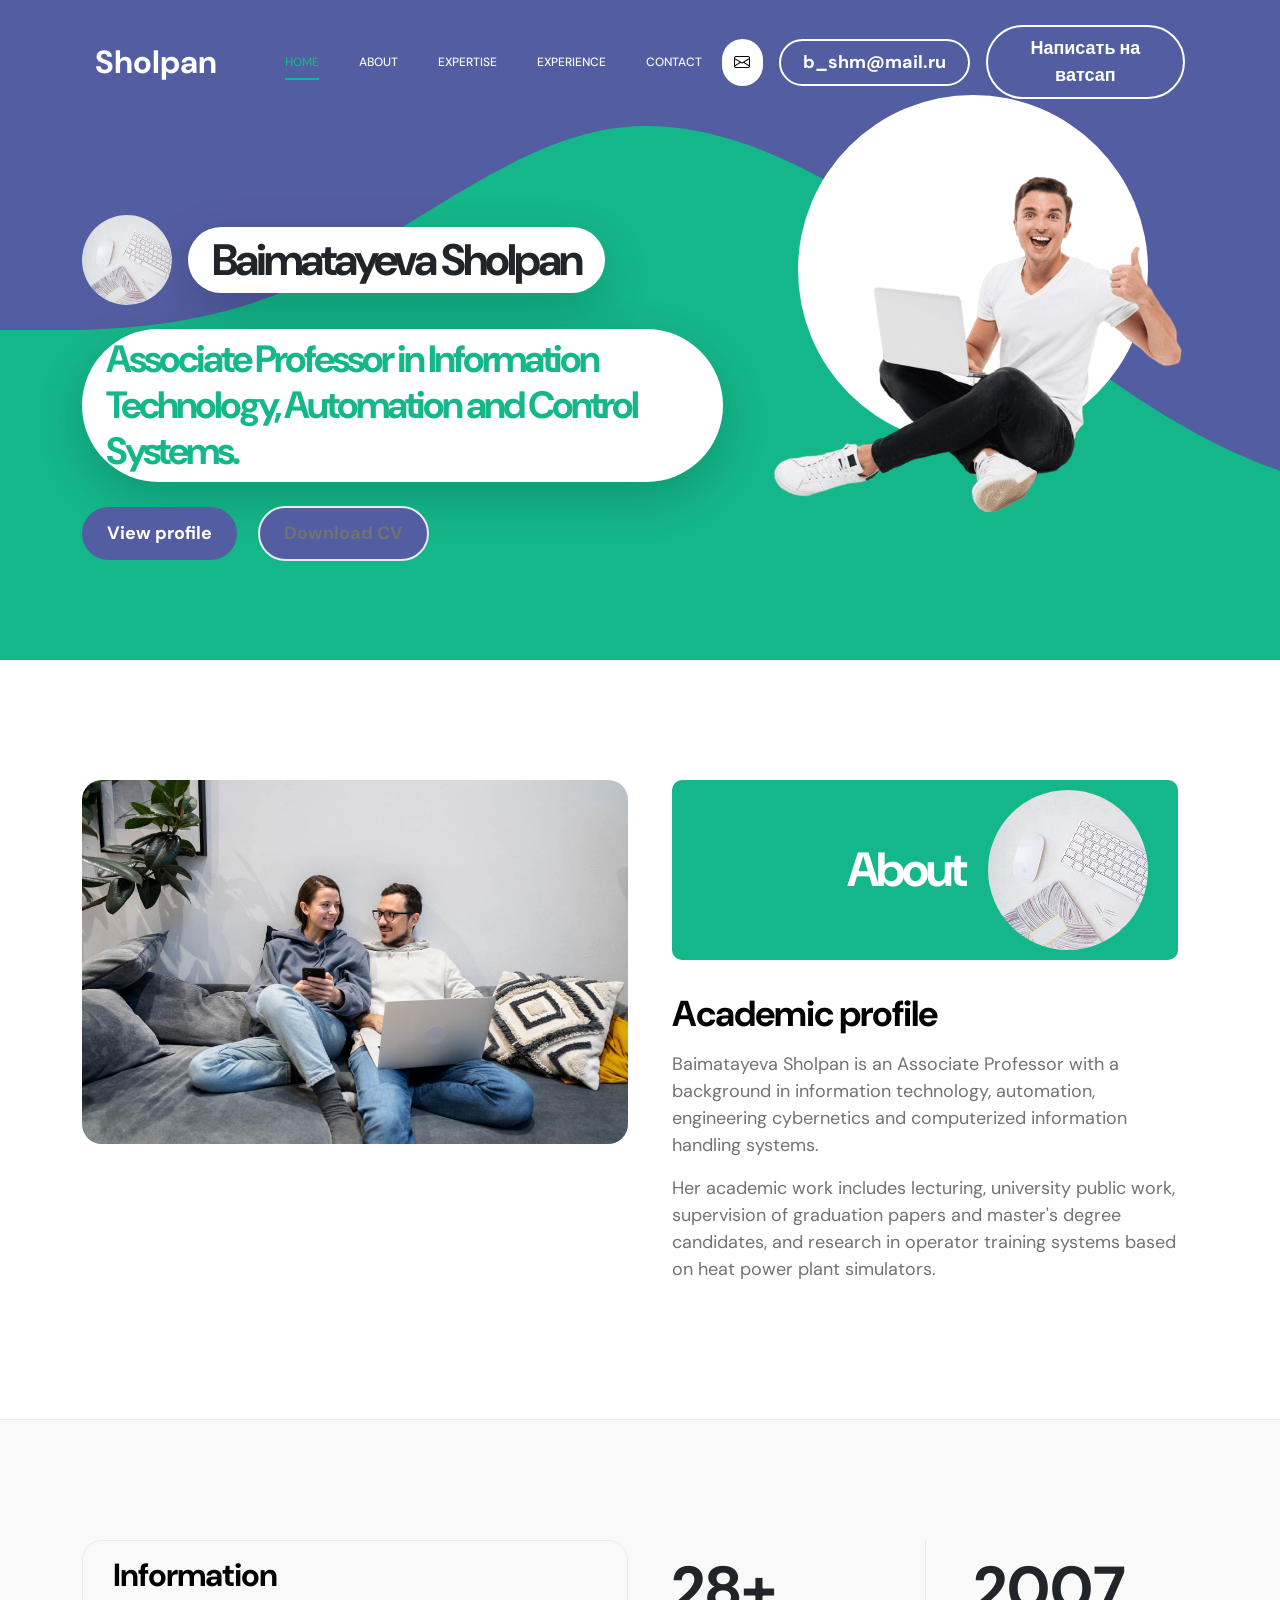
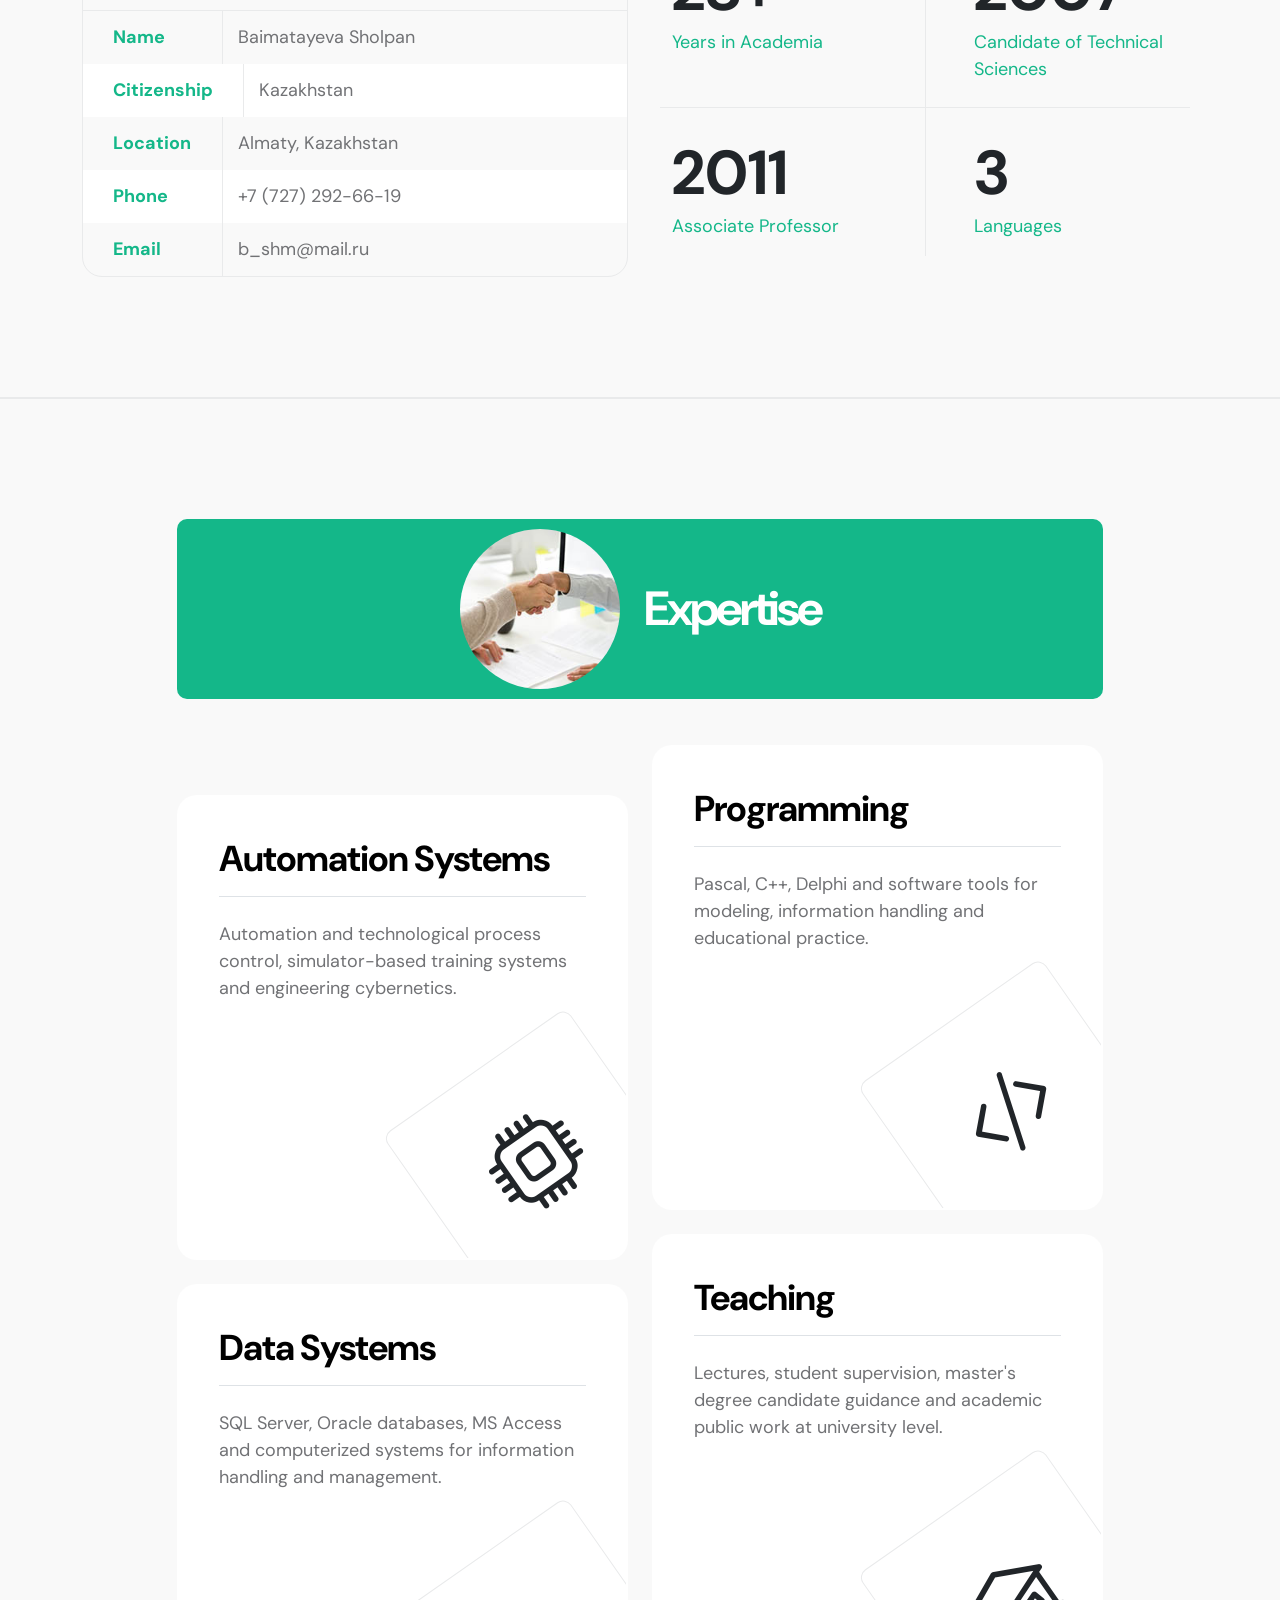
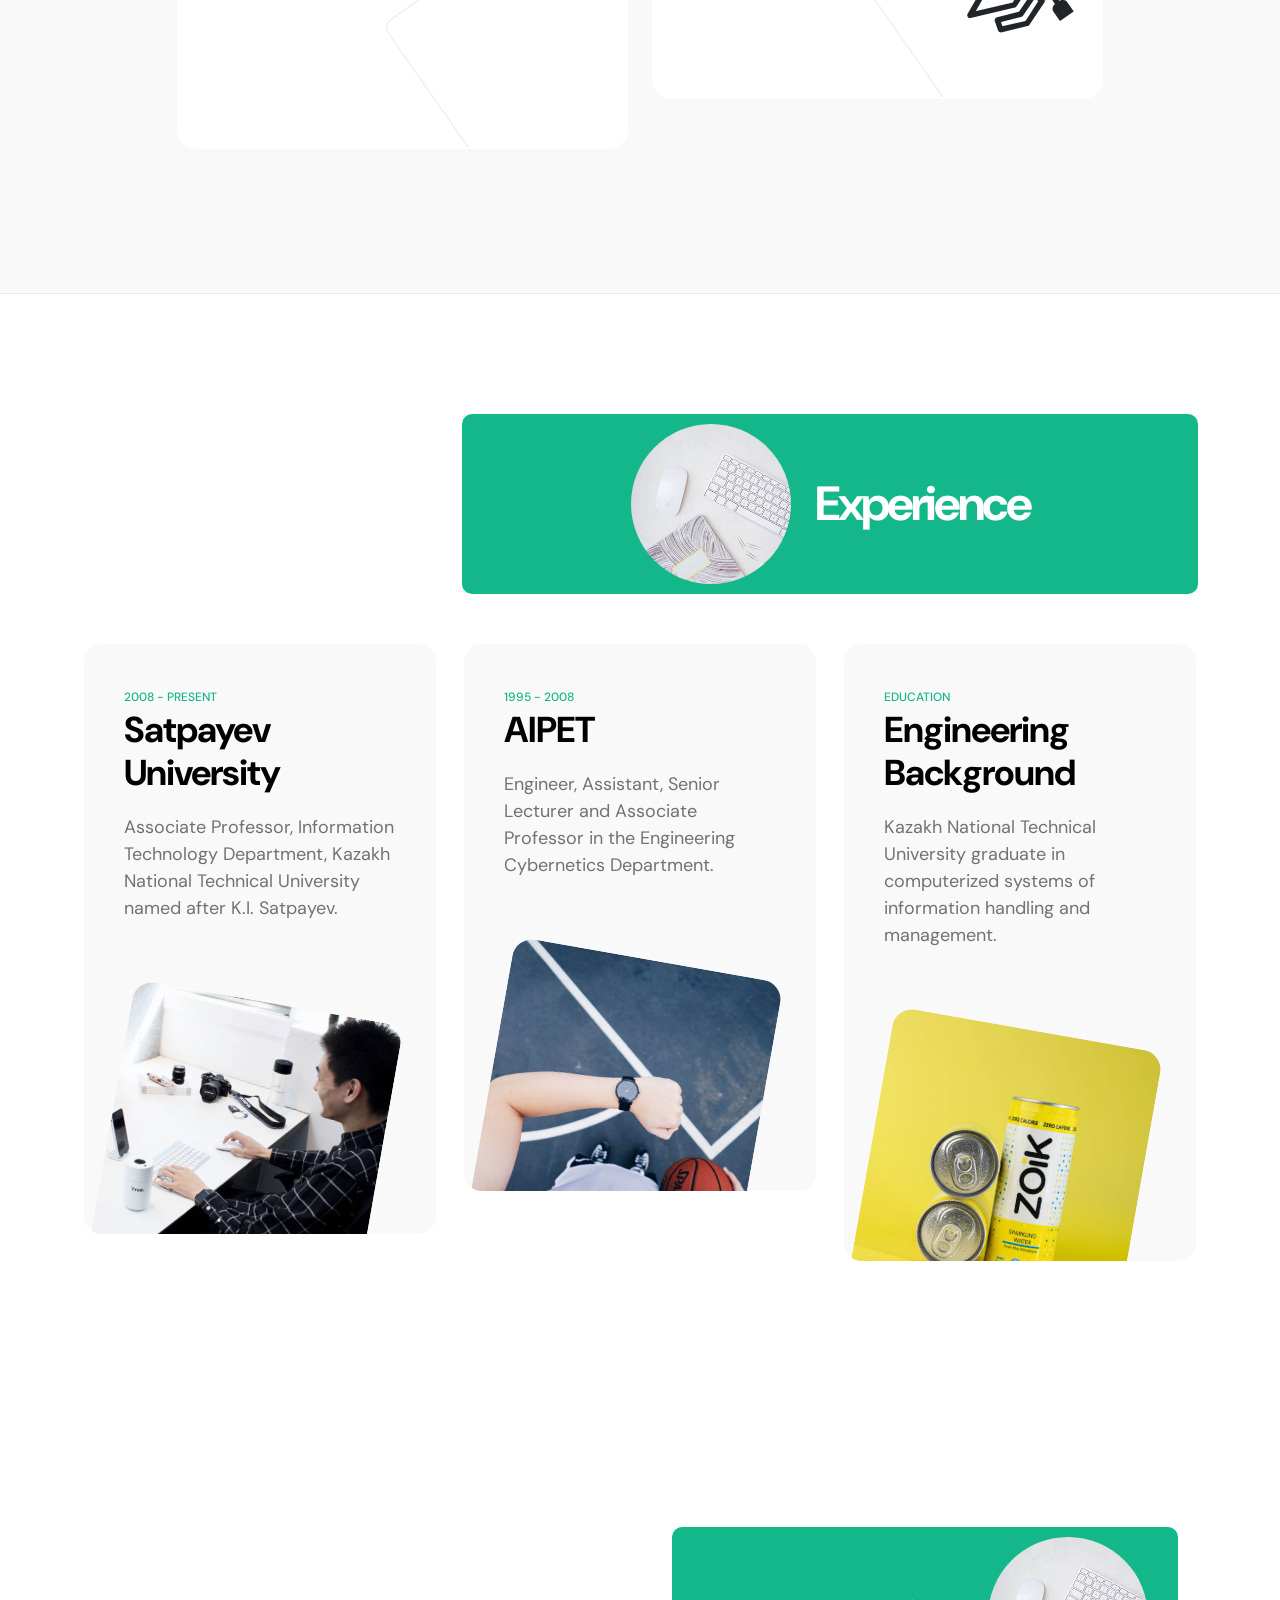
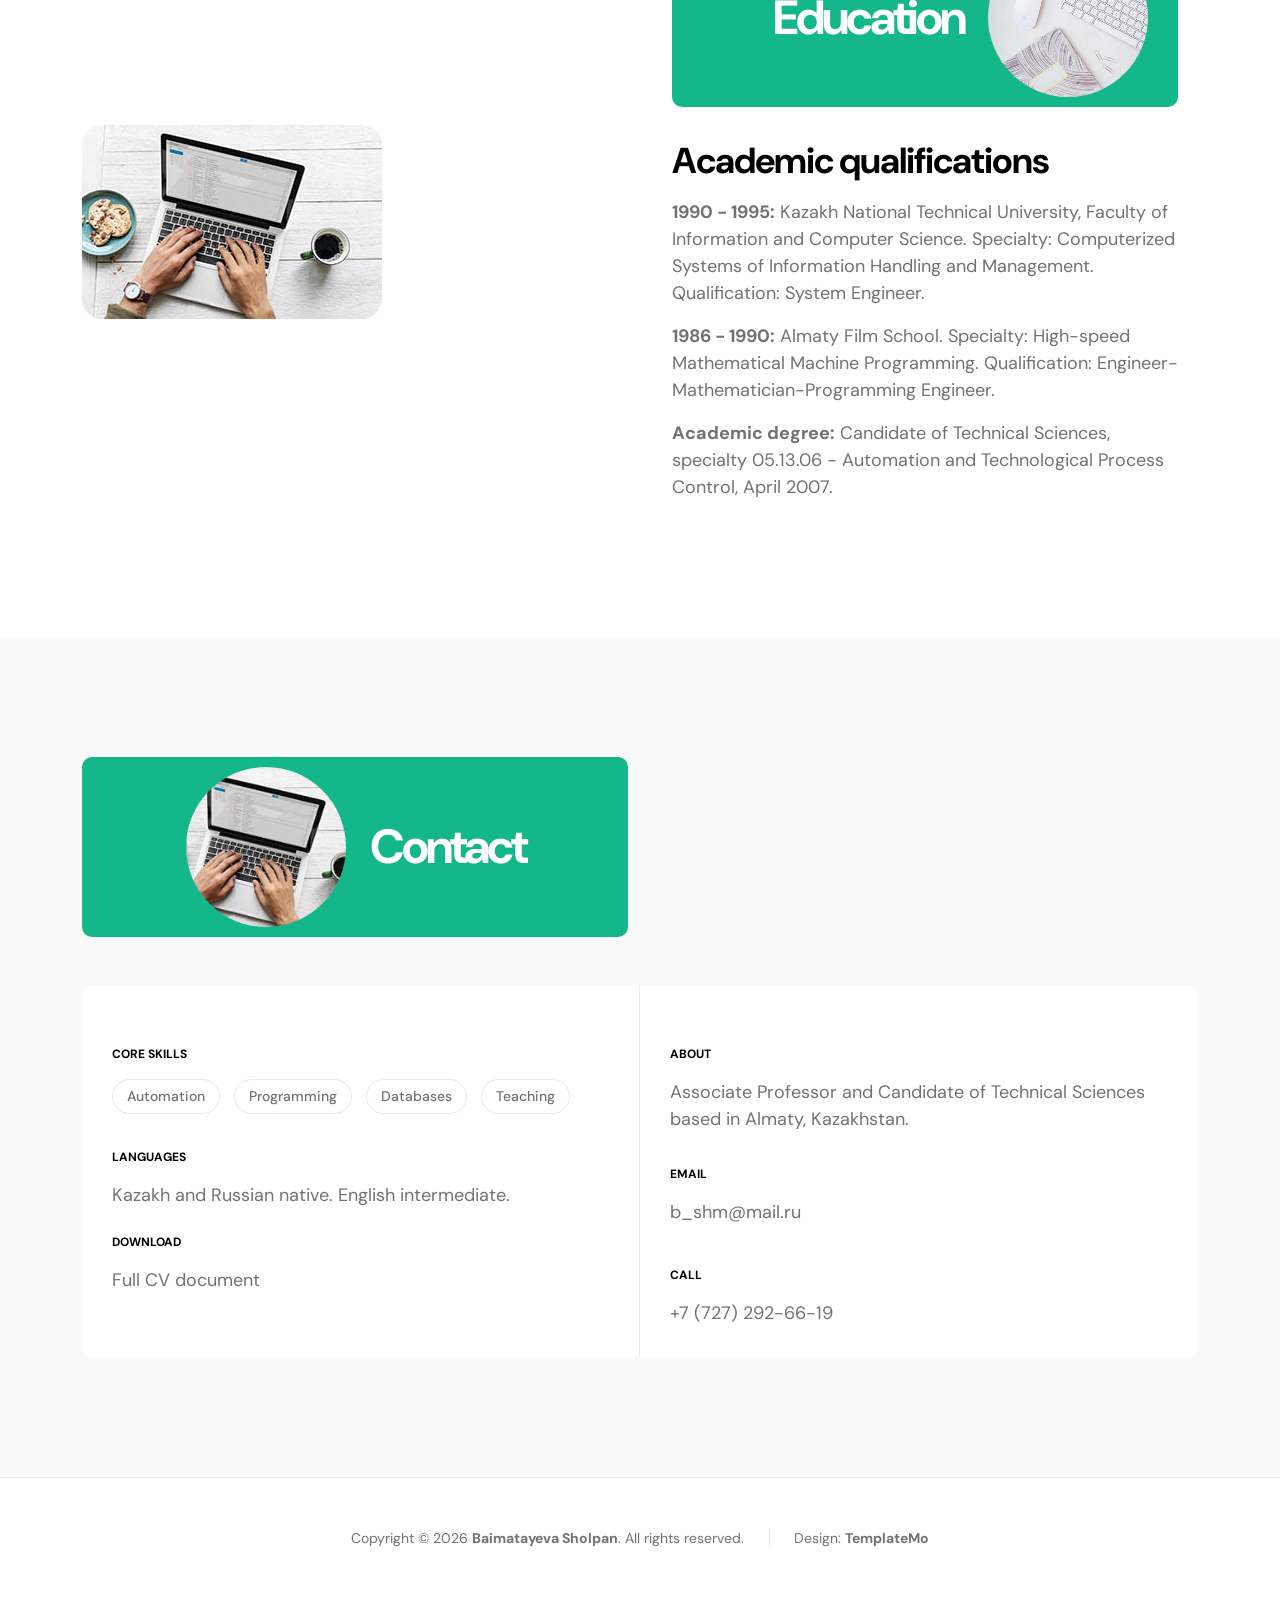
==== index.html @ af6aa631 "Update project files" ====
<!doctype html>
<html lang="en">
    <head>
        <meta charset="utf-8">
        <meta name="viewport" content="width=device-width, initial-scale=1">

        <meta name="description" content="Portfolio of Baimatayeva Sholpan, Associate Professor and Candidate of Technical Sciences in information technology, automation and control systems.">
        <meta name="author" content="Baimatayeva Sholpan">

        <title>Baimatayeva Sholpan | Academic Portfolio</title>

        <link rel="preconnect" href="https://fonts.googleapis.com">
        <link rel="preconnect" href="https://fonts.gstatic.com" crossorigin>
        <link href="https://fonts.googleapis.com/css2?family=DM+Sans:wght@400;500;700&display=swap" rel="stylesheet">

        <link href="css/bootstrap.min.css" rel="stylesheet">
        <link href="css/bootstrap-icons.css" rel="stylesheet">
        <link href="css/magnific-popup.css" rel="stylesheet">
        <link href="css/templatemo-first-portfolio-style.css" rel="stylesheet">
    </head>

    <body>

        <section class="preloader">
            <div class="spinner">
                <span class="spinner-rotate"></span>
            </div>
        </section>

        <nav class="navbar navbar-expand-lg">
            <div class="container">

                <button class="navbar-toggler" type="button" data-bs-toggle="collapse" data-bs-target="#navbarNav" aria-controls="navbarNav" aria-expanded="false" aria-label="Toggle navigation">
                    <span class="navbar-toggler-icon"></span>
                </button>

                <a href="index.html" class="navbar-brand mx-auto mx-lg-0">Sholpan</a>

                <div class="d-flex align-items-center d-lg-none">
                    <i class="navbar-icon bi-envelope me-3"></i>
                    <a class="custom-btn btn" href="mailto:b_shm@mail.ru">
                        Email
                    </a>
                    <a class="custom-btn btn ms-2" href="https://wa.me/77077774284" target="_blank" rel="noopener">
                        WhatsApp
                    </a>
                </div>

                <div class="collapse navbar-collapse" id="navbarNav">
                    <ul class="navbar-nav ms-lg-5">
                        <li class="nav-item">
                            <a class="nav-link click-scroll" href="#section_1">Home</a>
                        </li>

                        <li class="nav-item">
                            <a class="nav-link click-scroll" href="#section_2">About</a>
                        </li>

                        <li class="nav-item">
                            <a class="nav-link click-scroll" href="#section_3">Expertise</a>
                        </li>

                        <li class="nav-item">
                            <a class="nav-link click-scroll" href="#section_4">Experience</a>
                        </li>

                        <li class="nav-item">
                            <a class="nav-link click-scroll" href="#section_5">Contact</a>
                        </li>
                    </ul>

                    <div class="d-lg-flex align-items-center d-none ms-auto">
                        <i class="navbar-icon bi-envelope me-3"></i>
                        <a class="custom-btn btn" href="mailto:b_shm@mail.ru">
                            b_shm@mail.ru
                        </a>
                        <a class="custom-btn btn ms-3" href="https://wa.me/77077774284" target="_blank" rel="noopener">
                            Написать на ватсап
                        </a>
                    </div>
                </div>

            </div>
        </nav>

        <main>

            <section class="hero d-flex justify-content-center align-items-center" id="section_1">
                <div class="container">
                    <div class="row">

                        <div class="col-lg-7 col-12">
                            <div class="hero-text">
                                <div class="hero-title-wrap d-flex align-items-center mb-4">
                                    <img src="images/white-desk-work-study-aesthetics.jpg" class="avatar-image avatar-image-large img-fluid" alt="Academic workspace">

                                    <h1 class="hero-title ms-3 mb-0">Baimatayeva Sholpan</h1>
                                </div>

                                <h2 class="mb-4">Associate Professor in Information Technology, Automation and Control Systems.</h2>
                                <p class="mb-4">
                                    <a class="custom-btn btn custom-link me-3" href="#section_2">View profile</a>
                                    <a class="custom-btn custom-border-btn btn custom-link" href="CV.doc">Download CV</a>
                                </p>
                            </div>
                        </div>

                        <div class="col-lg-5 col-12 position-relative">
                            <div class="hero-image-wrap"></div>
                            <img src="images/portrait-happy-excited-man-holding-laptop-computer.png" class="hero-image img-fluid" alt="Academic portfolio illustration">
                        </div>

                    </div>
                </div>

                <svg xmlns="http://www.w3.org/2000/svg" viewBox="0 0 1440 320"><path fill="#535da1" fill-opacity="1" d="M0,160L24,160C48,160,96,160,144,138.7C192,117,240,75,288,64C336,53,384,75,432,106.7C480,139,528,181,576,208C624,235,672,245,720,240C768,235,816,213,864,186.7C912,160,960,128,1008,133.3C1056,139,1104,181,1152,202.7C1200,224,1248,224,1296,197.3C1344,171,1392,117,1416,90.7L1440,64L1440,0L1416,0C1392,0,1344,0,1296,0C1248,0,1200,0,1152,0C1104,0,1056,0,1008,0C960,0,912,0,864,0C816,0,768,0,720,0C672,0,624,0,576,0C528,0,480,0,432,0C384,0,336,0,288,0C240,0,192,0,144,0C96,0,48,0,24,0L0,0Z"></path></svg>
            </section>

            <section class="about section-padding" id="section_2">
                <div class="container">
                    <div class="row">

                        <div class="col-lg-6 col-12">
                            <img src="images/couple-working-from-home-together-sofa.jpg" class="about-image img-fluid" alt="Collaborative academic work">
                        </div>

                        <div class="col-lg-6 col-12 mt-5 mt-lg-0">
                            <div class="about-thumb">

                                <div class="section-title-wrap d-flex justify-content-end align-items-center mb-4">
                                    <h2 class="text-white me-4 mb-0">About</h2>

                                    <img src="images/white-desk-work-study-aesthetics.jpg" class="avatar-image img-fluid" alt="Academic workspace">
                                </div>

                                <h3 class="pt-2 mb-3">Academic profile</h3>

                                <p>Baimatayeva Sholpan is an Associate Professor with a background in information technology, automation, engineering cybernetics and computerized information handling systems.</p>

                                <p>Her academic work includes lecturing, university public work, supervision of graduation papers and master's degree candidates, and research in operator training systems based on heat power plant simulators.</p>
                            </div>
                        </div>

                    </div>
                </div>
            </section>

            <section class="featured section-padding">
                <div class="container">
                    <div class="row">

                        <div class="col-lg-6 col-12">
                            <div class="profile-thumb">
                                <div class="profile-title">
                                    <h4 class="mb-0">Information</h4>
                                </div>

                                <div class="profile-body">
                                    <p>
                                        <span class="profile-small-title">Name</span>
                                        <span>Baimatayeva Sholpan</span>
                                    </p>

                                    <p>
                                        <span class="profile-small-title">Citizenship</span>
                                        <span>Kazakhstan</span>
                                    </p>

                                    <p>
                                        <span class="profile-small-title">Location</span>
                                        <span>Almaty, Kazakhstan</span>
                                    </p>

                                    <p>
                                        <span class="profile-small-title">Phone</span>
                                        <span><a href="tel:+77272926619">+7 (727) 292-66-19</a></span>
                                    </p>

                                    <p>
                                        <span class="profile-small-title">Email</span>
                                        <span><a href="mailto:b_shm@mail.ru">b_shm@mail.ru</a></span>
                                    </p>
                                </div>
                            </div>
                        </div>

                        <div class="col-lg-6 col-12 mt-5 mt-lg-0">
                            <div class="about-thumb">
                                <div class="row">
                                    <div class="col-lg-6 col-6 featured-border-bottom py-2">
                                        <strong class="featured-numbers">28+</strong>

                                        <p class="featured-text">Years in Academia</p>
                                    </div>

                                    <div class="col-lg-6 col-6 featured-border-start featured-border-bottom ps-5 py-2">
                                        <strong class="featured-numbers">2007</strong>

                                        <p class="featured-text">Candidate of Technical Sciences</p>
                                    </div>

                                    <div class="col-lg-6 col-6 pt-4">
                                        <strong class="featured-numbers">2011</strong>

                                        <p class="featured-text">Associate Professor</p>
                                    </div>

                                    <div class="col-lg-6 col-6 featured-border-start ps-5 pt-4">
                                        <strong class="featured-numbers">3</strong>

                                        <p class="featured-text">Languages</p>
                                    </div>
                                </div>
                            </div>
                        </div>

                    </div>
                </div>
            </section>

            <section class="services section-padding" id="section_3">
                <div class="container">
                    <div class="row">

                        <div class="col-lg-10 col-12 mx-auto">
                            <div class="section-title-wrap d-flex justify-content-center align-items-center mb-5">
                                <img src="images/handshake-man-woman-after-signing-business-contract-closeup.jpg" class="avatar-image img-fluid" alt="Expertise">

                                <h2 class="text-white ms-4 mb-0">Expertise</h2>
                            </div>

                            <div class="row pt-lg-5">
                                <div class="col-lg-6 col-12">
                                    <div class="services-thumb">
                                        <div class="d-flex flex-wrap align-items-center border-bottom mb-4 pb-3">
                                            <h3 class="mb-0">Automation Systems</h3>
                                        </div>

                                        <p>Automation and technological process control, simulator-based training systems and engineering cybernetics.</p>

                                        <div class="services-icon-wrap d-flex justify-content-center align-items-center">
                                            <i class="services-icon bi-cpu"></i>
                                        </div>
                                    </div>
                                </div>

                                <div class="col-lg-6 col-12">
                                    <div class="services-thumb services-thumb-up">
                                        <div class="d-flex flex-wrap align-items-center border-bottom mb-4 pb-3">
                                            <h3 class="mb-0">Programming</h3>
                                        </div>

                                        <p>Pascal, C++, Delphi and software tools for modeling, information handling and educational practice.</p>

                                        <div class="services-icon-wrap d-flex justify-content-center align-items-center">
                                            <i class="services-icon bi-code-slash"></i>
                                        </div>
                                    </div>
                                </div>

                                <div class="col-lg-6 col-12">
                                    <div class="services-thumb">
                                        <div class="d-flex flex-wrap align-items-center border-bottom mb-4 pb-3">
                                            <h3 class="mb-0">Data Systems</h3>
                                        </div>

                                        <p>SQL Server, Oracle databases, MS Access and computerized systems for information handling and management.</p>

                                        <div class="services-icon-wrap d-flex justify-content-center align-items-center">
                                            <i class="services-icon bi-database"></i>
                                        </div>
                                    </div>
                                </div>

                                <div class="col-lg-6 col-12">
                                    <div class="services-thumb services-thumb-up">
                                        <div class="d-flex flex-wrap align-items-center border-bottom mb-4 pb-3">
                                            <h3 class="mb-0">Teaching</h3>
                                        </div>

                                        <p>Lectures, student supervision, master's degree candidate guidance and academic public work at university level.</p>

                                        <div class="services-icon-wrap d-flex justify-content-center align-items-center">
                                            <i class="services-icon bi-mortarboard"></i>
                                        </div>
                                    </div>
                                </div>
                            </div>
                        </div>
                    </div>
                </div>
            </section>

            <section class="projects section-padding" id="section_4">
                <div class="container">
                    <div class="row">

                        <div class="col-lg-8 col-md-8 col-12 ms-auto">
                            <div class="section-title-wrap d-flex justify-content-center align-items-center mb-4">
                                <img src="images/white-desk-work-study-aesthetics.jpg" class="avatar-image img-fluid" alt="Experience">

                                <h2 class="text-white ms-4 mb-0">Experience</h2>
                            </div>
                        </div>

                        <div class="clearfix"></div>

                        <div class="col-lg-4 col-md-6 col-12">
                            <div class="projects-thumb">
                                <div class="projects-info">
                                    <small class="projects-tag">2008 - Present</small>

                                    <h3 class="projects-title">Satpayev University</h3>
                                    <p>Associate Professor, Information Technology Department, Kazakh National Technical University named after K.I. Satpayev.</p>
                                </div>

                                <a href="images/projects/true-agency-9Bjog5FZ-oc-unsplash.jpg" class="popup-image">
                                    <img src="images/projects/true-agency-9Bjog5FZ-oc-unsplash.jpg" class="projects-image img-fluid" alt="University work">
                                </a>
                            </div>
                        </div>

                        <div class="col-lg-4 col-md-6 col-12">
                            <div class="projects-thumb">
                                <div class="projects-info">
                                    <small class="projects-tag">1995 - 2008</small>

                                    <h3 class="projects-title">AIPET</h3>
                                    <p>Engineer, Assistant, Senior Lecturer and Associate Professor in the Engineering Cybernetics Department.</p>
                                </div>

                                <a href="images/projects/the-5th-IQYR7N67dhM-unsplash.jpg" class="popup-image">
                                    <img src="images/projects/the-5th-IQYR7N67dhM-unsplash.jpg" class="projects-image img-fluid" alt="Engineering cybernetics">
                                </a>
                            </div>
                        </div>

                        <div class="col-lg-4 col-md-6 col-12">
                            <div class="projects-thumb">
                                <div class="projects-info">
                                    <small class="projects-tag">Education</small>

                                    <h3 class="projects-title">Engineering Background</h3>
                                    <p>Kazakh National Technical University graduate in computerized systems of information handling and management.</p>
                                </div>

                                <a href="images/projects/nikhil-KO4io-eCAXA-unsplash.jpg" class="popup-image">
                                    <img src="images/projects/nikhil-KO4io-eCAXA-unsplash.jpg" class="projects-image img-fluid" alt="Engineering education">
                                </a>
                            </div>
                        </div>

                    </div>
                </div>
            </section>

            <section class="about section-padding">
                <div class="container">
                    <div class="row align-items-center">
                        <div class="col-lg-6 col-12">
                            <img src="images/aerial-view-man-using-computer-laptop-wooden-table.jpg" class="about-image img-fluid" alt="Education and qualifications">
                        </div>

                        <div class="col-lg-6 col-12 mt-5 mt-lg-0">
                            <div class="about-thumb">
                                <div class="section-title-wrap d-flex justify-content-end align-items-center mb-4">
                                    <h2 class="text-white me-4 mb-0">Education</h2>
                                    <img src="images/white-desk-work-study-aesthetics.jpg" class="avatar-image img-fluid" alt="Education">
                                </div>

                                <h3 class="pt-2 mb-3">Academic qualifications</h3>

                                <p><strong>1990 - 1995:</strong> Kazakh National Technical University, Faculty of Information and Computer Science. Specialty: Computerized Systems of Information Handling and Management. Qualification: System Engineer.</p>

                                <p><strong>1986 - 1990:</strong> Almaty Film School. Specialty: High-speed Mathematical Machine Programming. Qualification: Engineer-Mathematician-Programming Engineer.</p>

                                <p><strong>Academic degree:</strong> Candidate of Technical Sciences, specialty 05.13.06 - Automation and Technological Process Control, April 2007.</p>
                            </div>
                        </div>
                    </div>
                </div>
            </section>

            <section class="contact section-padding" id="section_5">
                <div class="container">
                    <div class="row">

                        <div class="col-lg-6 col-md-8 col-12">
                            <div class="section-title-wrap d-flex justify-content-center align-items-center mb-5">
                                <img src="images/aerial-view-man-using-computer-laptop-wooden-table.jpg" class="avatar-image img-fluid" alt="Contact">

                                <h2 class="text-white ms-4 mb-0">Contact</h2>
                            </div>
                        </div>

                        <div class="clearfix"></div>

                        <div class="col-lg-6 col-md-6 col-12 pe-lg-0">
                            <div class="contact-info contact-info-border-start d-flex flex-column">
                                <strong class="site-footer-title d-block mb-3">Core Skills</strong>

                                <ul class="footer-menu">
                                    <li class="footer-menu-item"><a href="#section_3" class="footer-menu-link">Automation</a></li>
                                    <li class="footer-menu-item"><a href="#section_3" class="footer-menu-link">Programming</a></li>
                                    <li class="footer-menu-item"><a href="#section_3" class="footer-menu-link">Databases</a></li>
                                    <li class="footer-menu-item"><a href="#section_3" class="footer-menu-link">Teaching</a></li>
                                </ul>

                                <strong class="site-footer-title d-block mt-4 mb-3">Languages</strong>

                                <p class="mb-0">Kazakh and Russian native. English intermediate.</p>

                                <strong class="site-footer-title d-block mt-4 mb-3">Download</strong>

                                <p class="mb-0"><a href="CV.doc">Full CV document</a></p>
                            </div>
                        </div>

                        <div class="col-lg-6 col-md-6 col-12 ps-lg-0">
                            <div class="contact-info d-flex flex-column">
                                <strong class="site-footer-title d-block mb-3">About</strong>

                                <p class="mb-2">Associate Professor and Candidate of Technical Sciences based in Almaty, Kazakhstan.</p>

                                <strong class="site-footer-title d-block mt-4 mb-3">Email</strong>

                                <p>
                                    <a href="mailto:b_shm@mail.ru">
                                        b_shm@mail.ru
                                    </a>
                                </p>

                                <strong class="site-footer-title d-block mt-4 mb-3">Call</strong>

                                <p class="mb-0">
                                    <a href="tel:+77272926619">
                                        +7 (727) 292-66-19
                                    </a>
                                </p>
                            </div>
                        </div>

                    </div>
                </div>
            </section>

        </main>

        <footer class="site-footer">
            <div class="container">
                <div class="row">

                    <div class="col-lg-12 col-12">
                        <div class="copyright-text-wrap">
                            <p class="mb-0">
                                <span class="copyright-text">Copyright &copy; 2026 <a href="#">Baimatayeva Sholpan</a>. All rights reserved.</span>
                                Design:
                                <a rel="sponsored" href="https://templatemo.com" target="_blank">TemplateMo</a>
                            </p>
                        </div>
                    </div>

                </div>
            </div>
        </footer>

        <script src="js/jquery.min.js"></script>
        <script src="js/bootstrap.min.js"></script>
        <script src="js/jquery.sticky.js"></script>
        <script src="js/click-scroll.js"></script>
        <script src="js/jquery.magnific-popup.min.js"></script>
        <script src="js/magnific-popup-options.js"></script>
        <script src="js/custom.js"></script>

    </body>
</html>
---- css/templatemo-first-portfolio-style.css ----
/*

TemplateMo 578 First Portfolio

https://templatemo.com/tm-578-first-portfolio

*/


/*---------------------------------------
  CUSTOM PROPERTIES ( VARIABLES )             
-----------------------------------------*/
:root {
  --white-color:                  #ffffff;
  --primary-color:                #535da1;
  --secondary-color:              #14B789;
  --section-bg-color:             #f9f9f9;
  --dark-color:                   #000000;
  --p-color:                      #717275;
  --border-color:                 #e9eaeb;
  --featured-border-color:        #727aab;

  --body-font-family:             'DM Sans', sans-serif;

  --h1-font-size:                 62px;
  --h2-font-size:                 48px;
  --h3-font-size:                 36px;
  --h4-font-size:                 32px;
  --h5-font-size:                 24px;
  --h6-font-size:                 22px;
  --p-font-size:                  18px;
  --menu-font-size:               12px;
  --copyright-font-size:          14px;

  --border-radius-large:          100px;
  --border-radius-medium:         20px;
  --border-radius-small:          10px;

  --font-weight-normal:           400;
  --font-weight-medium:           500;
  --font-weight-bold:             700;
}

body {
    background: var(--white-color);
    font-family: var(--body-font-family); 
}


/*---------------------------------------
  TYPOGRAPHY               
-----------------------------------------*/

h2,
h3,
h4,
h5,
h6 {
  color: var(--dark-color);
}

h1,
h2,
h3,
h4,
h5,
h6 {
  font-weight: var(--font-weight-bold);
  letter-spacing: -1px;
}

h1 {
  font-size: var(--h1-font-size);
  letter-spacing: -3px;
}

h2 {
  font-size: var(--h2-font-size);
  color: var(--secondary-color);
  letter-spacing: -3px;
}

h3 {
  font-size: var(--h3-font-size);
}

h4 {
  font-size: var(--h4-font-size);
}

h5 {
  font-size: var(--h5-font-size);
  line-height: normal;
}

h6 {
  font-size: var(--h6-font-size);
}

p {
  color: var(--p-color);
  font-size: var(--p-font-size);
  font-weight: var(--font-weight-normal);
}

ul li {
  color: var(--p-color);
  font-size: var(--p-font-size);
  font-weight: var(--font-weight-normal);
}

a, 
button {
  touch-action: manipulation;
  transition: all 0.3s;
}

a {
  color: var(--p-color);
  text-decoration: none;
}

a:hover {
  color: var(--secondary-color);
}

::selection {
  background: var(--secondary-color);
  color: var(--white-color);
}

::-moz-selection {
  background: var(--secondary-color);
  color: var(--white-color);
}

.section-padding {
  padding-top: 120px;
  padding-bottom: 120px;
}

b,
strong {
  font-weight: var(--font-weight-bold);
}

.section-title-wrap {
  background: var(--secondary-color);
  border-radius: var(--border-radius-small);
  padding: 10px 30px;
}


/*---------------------------------------
  AVATAR IMAGE               
-----------------------------------------*/
.avatar-image {
  border-radius: var(--border-radius-large);
  width: 160px;
  height: 160px;
  object-fit: cover;
}

.avatar-image-large {
  width: 90.4px;
  height: 90.4px;
}


/*---------------------------------------
  PRE LOADER               
-----------------------------------------*/
.preloader {
  position: fixed;
  top: 0;
  left: 0;
  width: 100%;
  height: 100%;
  z-index: 99999;
  display: flex;
  flex-flow: row nowrap;
  justify-content: center;
  align-items: center;
  background: none repeat scroll 0 0 var(--white-color);
}

.spinner {
  border: 1px solid transparent;
  border-radius: var(--border-radius-small);
  position: relative;
}

.spinner:before {
  content: '';
  box-sizing: border-box;
  position: absolute;
  top: 50%;
  left: 50%;
  width: 45px;
  height: 45px;
  margin-top: -10px;
  margin-left: -10px;
  border-radius: 50%;
  border: 1px solid var(--border-color);
  border-top-color: var(--white-color);
  animation: spinner .9s linear infinite;
}

@-webkit-@keyframes spinner {
  to {transform: rotate(360deg);
  }
}

@keyframes spinner {
  to {transform: rotate(360deg);}
}


/*---------------------------------------
  CUSTOM ICON               
-----------------------------------------*/
.navbar-icon {
  background: var(--white-color);
  border-radius: var(--border-radius-large);
  color: var(--dark-color);
  width: 47px;
  height: 47px;
  line-height: 47px;
  text-align: center;
}

.is-sticky .navbar-icon {
  background: var(--secondary-color);
  color: var(--white-color);
}

.form-check-icon {
  color: var(--secondary-color);
}


/*---------------------------------------
  CUSTOM BUTTON               
-----------------------------------------*/
.custom-btn,
.navbar .custom-btn {
  font-size: var(--p-font-size);
  font-weight: var(--font-weight-bold);
}

.navbar .custom-btn {
  background: transparent;
  border-width: 2px;
  border-style: solid;
  border-color: var(--white-color);
  color: var(--white-color);
  padding: 8px 22px;
}

.navbar .custom-btn:hover {
  background: var(--white-color);
  border-color: transparent;
  color: var(--secondary-color);
}

.custom-btn {
  background: var(--secondary-color);
  border-radius: var(--border-radius-large);
  color: var(--white-color);
  font-weight: var(--font-weight-bold);
  padding: 12px 24px;
}

.custom-btn:hover {
  background: var(--primary-color);
  box-shadow: 0 1rem 3rem rgba(0,0,0,.175);
  color: var(--white-color);
}

.custom-border-btn {
  background: transparent;
  border: 2px solid var(--border-color);
  color: var(--p-color);
}

.custom-border-btn:hover {
  background: var(--secondary-color);
  border-color: var(--secondary-color);
  color: var(--white-color);
}

.custom-link {
	background-color: var(--primary-color);
}

.custom-link:hover {
	background-color: var(--secondary-color);
}


/*---------------------------------------
  NAVIGATION              
-----------------------------------------*/
.sticky-wrapper {
  position: relative;
  z-index: 222;
  height: auto !important;
}

.is-sticky,
.is-sticky .navbar .container {
  background: var(--white-color);
  box-shadow: 0 1rem 3rem rgb(0 0 0 / 18%);
}

.is-sticky .navbar-brand,
.is-sticky .navbar-brand:hover {
  color: var(--dark-color);
}

.is-sticky .navbar-nav .nav-link {
  color: var(--p-color);
}

.is-sticky .navbar .custom-btn {
  border-color: var(--secondary-color);
  color: var(--secondary-color);
}

.is-sticky .navbar .custom-btn:hover {
  background: var(--secondary-color);
  color: var(--white-color);
}

.navbar {
  background: transparent;
  position: absolute;
  z-index: 9;
  right: 0;
  left: 0;
  transition: all 0.3s;
  padding-top: 15px;
  padding-bottom: 0;
}

.navbar .container {
  border-radius: var(--border-radius-small);
  padding: 10px 25px;
}

.navbar-brand {
  font-size: var(--h4-font-size);
  font-weight: var(--font-weight-bold);
}

.navbar-brand,
.navbar-brand:hover {
  color: var(--white-color);
}

.navbar-expand-lg .navbar-nav .nav-link {
  padding-right: 0;
  padding-left: 0;
  margin-right: 20px;
  margin-left: 20px;
}

.navbar-nav .nav-link {
  display: inline-block;
  color: var(--section-bg-color);
  font-size: var(--menu-font-size);
  font-weight: var(--font-weight-medium);
  text-transform: uppercase;
  position: relative;
  padding-top: 15px;
  padding-bottom: 15px;
}

.navbar-nav .nav-link::after {
  content: "";
  background: transparent;
  position: absolute;
  bottom: 6px;
  right: 0;
  left: 0;
  width: 100%;
  height: 2px;
}

.navbar-nav .nav-link.active::after, 
.navbar-nav .nav-link:hover::after {
  background: var(--secondary-color);
}

.navbar-nav .nav-link.active, 
.navbar-nav .nav-link:hover {
  color: var(--secondary-color);
}

.navbar-toggler {
  border: 0;
  padding: 0;
  cursor: pointer;
  margin: 0;
  width: 30px;
  height: 35px;
  outline: none;
}

.navbar-toggler:focus {
  outline: none;
  box-shadow: none;
}

.navbar-toggler[aria-expanded="true"] .navbar-toggler-icon {
  background: transparent;
}

.navbar-toggler[aria-expanded="true"] .navbar-toggler-icon:before,
.navbar-toggler[aria-expanded="true"] .navbar-toggler-icon:after {
  transition: top 300ms 50ms ease, -webkit-transform 300ms 350ms ease;
  transition: top 300ms 50ms ease, transform 300ms 350ms ease;
  transition: top 300ms 50ms ease, transform 300ms 350ms ease, -webkit-transform 300ms 350ms ease;
  top: 0;
}

.navbar-toggler[aria-expanded="true"] .navbar-toggler-icon:before {
  transform: rotate(45deg);
}

.navbar-toggler[aria-expanded="true"] .navbar-toggler-icon:after {
  transform: rotate(-45deg);
}

.navbar-toggler .navbar-toggler-icon {
  background: var(--white-color);
  transition: background 10ms 300ms ease;
  display: block;
  width: 30px;
  height: 2px;
  position: relative;
}

.navbar-toggler .navbar-toggler-icon:before,
.navbar-toggler .navbar-toggler-icon:after {
  transition: top 300ms 350ms ease, -webkit-transform 300ms 50ms ease;
  transition: top 300ms 350ms ease, transform 300ms 50ms ease;
  transition: top 300ms 350ms ease, transform 300ms 50ms ease, -webkit-transform 300ms 50ms ease;
  position: absolute;
  right: 0;
  left: 0;
  background: var(--white-color);
  width: 30px;
  height: 2px;
  content: '';
}

.navbar-toggler .navbar-toggler-icon::before {
  top: -8px;
}

.navbar-toggler .navbar-toggler-icon::after {
  top: 8px;
}


/*---------------------------------------
  HERO              
-----------------------------------------*/
.hero {
  background: var(--secondary-color);
  position: relative;
  overflow: hidden;
  padding-top: 330px;
  padding-bottom: 330px;
}

@media  screen and (min-width: 991px) {
  .hero {
    height: 60vh;
  }
}

.hero-title,
.hero h2 {
  background: var(--white-color);
  box-shadow: 0 1rem 3rem rgba(0,0,0,.175);
  border-radius: var(--border-radius-large);
  display: inline-block;
  padding: 8px 24px;
}

.hero-title {
	font-size: 44px;
}

.hero h2 {
	font-size: 38px;
}

.hero-text {
  position: relative;
  z-index: 22;
  top: 70px;
}

.hero-image-wrap {
  background: var(--white-color);
  border-radius: 100%;
  width: 350px;
  height: 350px;
  position: absolute;
  z-index: 22;
  top: -50px;
  right: 0;
  left: 0;
  margin: auto;
  pointer-events: none;
}

.hero-image {
  position: absolute;
  z-index: 22;
  top: 0;
  width: 100%;
  min-width: 550px;
}

.hero svg {
  position: absolute;
  z-index: 2;
  bottom: 0;
  right: 0;
  left: 0;
  overflow: hidden;
  height: 100%;
  pointer-events: none;
}


/*---------------------------------------
  ABOUT              
-----------------------------------------*/
.profile-thumb {
  border: 1px solid var(--border-color);
  border-radius: var(--border-radius-medium);
  position: relative;
  overflow: hidden;
}

.profile-title {
  border-bottom: 1px solid var(--border-color);
  padding: 15px 30px;
}

.profile-small-title {
  border-right: 1px solid var(--border-color);
  color: var(--secondary-color);
  font-weight: var(--font-weight-bold);
  min-width: 140px;
  margin-right: 10px;
  padding: 13px 30px;
  display: inline-block;
}

.profile-body p {
  margin-bottom: 0;
}

.profile-body p:nth-of-type(even) {
  background: var(--white-color);
}

.about-image {
  border-radius: var(--border-radius-medium);
}

.about-thumb {
  padding-right: 20px;
  padding-left: 20px;
}


/*---------------------------------------
  FEATURED              
-----------------------------------------*/
.featured-numbers {
  font-size: var(--h1-font-size);
  line-height: normal;
  display: block;
}

.featured-text {
  color: var(--secondary-color);
}

.featured-border-bottom {
  border-bottom: 1px solid var(--border-color);
}

.featured-border-start {
  border-left: 1px solid var(--border-color);
}


/*---------------------------------------
  CLIENTS              
-----------------------------------------*/

.clients-item-height {
	height: 120px;
}

.clients-image {
  display: block;
  max-width: 100px;
  margin: auto;
  transition: all ease 0.2s;
}

.clients-image:hover {
  transform: scale(1.3);
}


/*---------------------------------------
  SERVICES              
-----------------------------------------*/
.services,
.featured {
  background: var(--section-bg-color);
  border-top: 1px solid var(--border-color);
  border-bottom: 1px solid var(--border-color);
}

.services-thumb {
  background: var(--white-color);
  border: 2px solid transparent;
  border-radius: var(--border-radius-medium);
  position: relative;
  overflow: hidden;
  margin-bottom: 24px;
  padding: 40px 40px 240px 40px;
  transition: all 0.5s;
}

.services-thumb-up {
  position: relative;
  bottom: 50px;
  margin-bottom: -50px;
}

.services-thumb:hover {
  border: 2px solid var(--secondary-color);
  box-shadow: 0 1rem 3rem rgba(0,0,0,.175);
}

.services-thumb:hover .services-icon-wrap {
  background: var(--secondary-color);
  border-color: var(--secondary-color);
  color: var(--white-color);
}

.services-icon-wrap {
  border: 1px solid var(--border-color);
  border-radius: var(--border-radius-small);
  position: absolute;
  bottom: 0;
  right: 0;
  width: 50%;
  height: 55%;
  transform: rotate(-35deg) translateY(55px);
  transition: all ease 0.5s;
}

.services-icon {
  font-size: 90px;
  position: relative;
  bottom: 15px;
}

.services-thumb:hover .services-price-wrap {
  background: var(--secondary-color);
}

.services-thumb:hover .services-price-overlay {
  background: var(--primary-color);
}

.services-price-wrap {
  background: var(--primary-color);
  border-radius: var(--border-radius-medium);
  position: relative;
  overflow: hidden;
  padding: 6px 20px 6px 15px;
  transition: all ease 0.5s;
}

.services-price-text {
  color: var(--white-color);
  font-size: var(--copyright-font-size);
  font-weight: var(--font-weight-bold);
}

.services-price-overlay {
  background: var(--secondary-color);
  border-bottom-left-radius: 100%;
  position: absolute;
  top: 0;
  right: 0;
  width: 20px;
  height: 20px;
  pointer-events: none;
}


/*---------------------------------------
  PROJECTS              
-----------------------------------------*/
.projects-thumb {
  background: var(--section-bg-color);
  border: 2px solid var(--white-color);
  border-radius: var(--border-radius-medium);
  position: relative;
  overflow: hidden;
  margin-top: 24px;
  margin-bottom: 24px;
  padding: 40px;
  transition: all ease 0.5s;
}

.projects-thumb:hover {
  border-color: var(--secondary-color);
}

.projects-thumb:hover .projects-image,
.projects-thumb:focus .projects-image {
  transform: rotate(0) translateY(0);
}

.projects-thumb .popup-image {
  display: block;
  width: 100%;
  height: 100%;
}

.projects-image {
  border-radius: var(--border-radius-medium);
  display: block;
  width: 100%;
  transform: rotate(10deg) translateY(80px);
  transition: all ease 0.5s;
}

.projects-title {
  margin-bottom: 20px;
}

.projects-tag {
  font-size: var(--menu-font-size);
  font-weight: var(--font-weight-medium);
  color: var(--secondary-color);
  text-transform: uppercase;
  margin-bottom: 5px;
}


/*---------------------------------------
  CONTACT              
-----------------------------------------*/
.contact {
  background: var(--section-bg-color);
}

.contact-info {
  background: var(--white-color);
  border-top-right-radius: var(--border-radius-small);
  border-bottom-right-radius: var(--border-radius-small);
  padding: 60px 30px 30px 30px;
  height: 100%;
}

.contact-info-border-start {
  border-right: 1px solid var(--border-color);
  border-radius: var(--border-radius-small) 0 0 var(--border-radius-small);
}

.contact-form {
  margin-left: 10px;
}


/*---------------------------------------
  PORTFOLIO CUSTOM               
-----------------------------------------*/
.hero-title {
  max-width: 100%;
  line-height: 1.15;
}

.hero h2 {
  max-width: 760px;
  line-height: 1.2;
}

.profile-body p {
  align-items: flex-start;
  gap: 16px;
}

.profile-body span:last-child {
  overflow-wrap: anywhere;
}

.projects-info p {
  margin-bottom: 0;
}

.services-thumb h3,
.projects-title {
  line-height: 1.2;
}

.contact-info a {
  overflow-wrap: anywhere;
}


/*---------------------------------------
  CUSTOM FORM               
-----------------------------------------*/
.custom-form .form-control {
  background: var(--white-color);
  box-shadow: none;
  border: 2px solid var(--border-color);
  color: var(--p-color);
  margin-bottom: 24px;
  padding-top: 13px;
  padding-bottom: 13px;
  outline: none;
}

.form-floating>label {
  color: var(--p-color);
}

.form-check-inline {
  vertical-align: middle;
  width: 100%;
  position: relative;
  margin-right: 0;
  margin-top: 0;
  margin-bottom: 24px;
  padding: 0;
}

.custom-form .form-check-label {
  position: absolute;
  top: 50%;
  left: 50%;
  transform: translate(-50%, -50%);
  text-align: center;
}

.form-check-label-text {
  color: var(--p-color);
  display: block;
  font-size: copyright-font-size;
  margin-top: 5px;
}

.form-check-input[type=checkbox] {
  background: var(--white-color);
  border: 2px solid var(--border-color);
  box-shadow: none;
  outline: none;
  width: 100%;
  margin-top: 0;
  margin-left: 0;
  padding: 40px 50px;
}

.form-check-input:checked[type=checkbox] {
  background-image: none;
}

.form-check-input:hover,
.form-check-input:checked {
  background-color: transparent;
  border-color: var(--secondary-color);
}

.custom-form .form-control:hover,
.custom-form .form-control:focus {
  background: transparent;
  border-color: var(--secondary-color);
}

.custom-form .form-floating textarea {
  height: 150px;
}

.custom-form button[type="submit"] {
  background: var(--secondary-color);
  border: none;
  border-radius: var(--border-radius-large);
  color: var(--white-color);
  font-weight: var(--font-weight-bold);
  transition: all 0.3s;
  margin-bottom: 0;
}

.custom-form button[type="submit"]:hover,
.custom-form button[type="submit"]:focus {
  background: var(--primary-color);
  border-color: transparent;
}


/*---------------------------------------
  SITE FOOTER              
-----------------------------------------*/
.site-footer {
  border-top: 1px solid var(--border-color);
  padding-top: 50px;
  padding-bottom: 50px;
  text-align: center;
}

.site-footer-title {
  font-size: var(--menu-font-size);
  color: var(--dark-color);
  text-transform: uppercase;
}

.copyright-text-wrap p,
.copyright-text {
  font-size: var(--copyright-font-size);
}

.copyright-text {
  border-right: 1px solid var(--border-color);
  padding-right: 25px;
  margin-right: 20px;
}

.copyright-text-wrap a {
  font-weight: var(--font-weight-bold);
}

.footer-menu {
  margin: 0;
  padding: 0;
}

.footer-menu-item {
  list-style: none;
  display: inline-block;
  vertical-align: top;
}

.footer-menu-link {
  border: 1px solid var(--border-color);
  border-radius: var(--border-radius-medium);
  font-size: var(--copyright-font-size);
  font-weight: var(--font-weight-medium);
  display: inline-block;
  vertical-align: top;
  text-align: center;
  margin-right: 10px;
  margin-bottom: 10px;
  padding: 6px 14px;
  min-width: 70px;
}

.footer-menu-link:hover {
  background: var(--secondary-color);
  border-color: transparent;
  color: var(--white-color);
}


/*---------------------------------------
  SOCIAL ICON               
-----------------------------------------*/
.social-icon {
  margin: 0;
  padding: 0;
}

.social-icon-item {
  list-style: none;
  display: inline-block;
  vertical-align: top;
}

.social-icon-link {
  border: 1px solid var(--border-color);
  border-radius: var(--border-radius-large);
  font-size: var(--copyright-font-size);
  color: var(--dark-color);
  display: inline-block;
  vertical-align: top;
  margin: 2px 2px 5px 2px;
  width: 40px;
  height: 40px;
  line-height: 40px;
  text-align: center;
}

.social-icon-link:hover {
  background: var(--secondary-color);
  border-color: transparent;
  color: var(--white-color);
}


/*---------------------------------------
  RESPONSIVE STYLES               
-----------------------------------------*/
@media screen and (min-width: 1600px) {
  .hero {
    padding-top: 380px;
    padding-bottom: 380px;
  }

  .hero-image-wrap {
    top: -50px;
    width: 400px;
    height: 400px;
  }

  .hero-image {
    min-width: 650px;
  }
  
  .hero-title,
	.hero h2 {
	  font-size: var(--h2-font-size);
	}
}

@media screen and (max-width: 991px) {
  h1 {
    font-size: 48px;
  }

  h2 {
    font-size: 36px;
  }

  h3 {
    font-size: 32px;
  }

  h4 {
    font-size: 28px;
  }

  h5 {
    font-size: 20px;
  }

  h6 {
    font-size: 18px;
  }

  .section-padding {
    padding-top: 80px;
    padding-bottom: 80px;
  }

  .custom-btn,
  .navbar .custom-btn {
    font-size: var(--copyright-text-font-size);
    padding: 8px 16px;
  }

  .navbar .container {
    background: var(--white-color);
  }

  .navbar-brand,
  .navbar-brand:hover {
    color: var(--dark-color);
  }

  .navbar-icon {
    background: var(--secondary-color);
    color: var(--white-color);
    width: 44px;
    height: 44px;
    line-height: 44px;
  }

  .navbar .custom-btn {
    border-color: var(--secondary-color);
    color: var(--secondary-color);
  }

  .navbar-toggler .navbar-toggler-icon,
  .navbar-toggler .navbar-toggler-icon:before,
  .navbar-toggler .navbar-toggler-icon:after {
    background: var(--dark-color);
  }

  .navbar-expand-lg .navbar-nav .nav-link {
    margin-left: 0;
  }

  .navbar-nav .nav-link {
    color: var(--p-color);
    padding-top: 10px;
    padding-bottom: 10px;
  }

  .hero {
    padding-top: 200px;
    padding-bottom: 400px;
  }

  .hero-text {
    top: 0;
    margin-bottom: 120px;
  }

  .about-thumb {
    padding-right: 0;
    padding-left: 0;
  }

  .about-numbers {
    font-size: 42px;
  }

  .services-thumb-up {
    bottom: 0;
    margin-bottom: 32px;
  }

  .services-thumb {
    margin-bottom: 32px;
    padding-bottom: 270px;
  }

  .services-icon-wrap {
    width: 45%;
    height: 60%;
  }

  .services .col-lg-10 .row .col-lg-6:last-child,
  .projects .col-lg-4:last-child {
    margin-bottom: 0;
  }

  .projects-thumb {
    margin-top: 0;
    margin-bottom: 32px;
  }

  .contact-info {
    border-radius: 0 0 var(--border-radius-small) var(--border-radius-small);
    padding: 40px 30px;
  }

  .contact-info-border-start {
    border-right: 0;
    border-bottom: 1px solid var(--border-color);
    border-radius: var(--border-radius-small) var(--border-radius-small) 0 0;
  }
}

@media screen and (max-width: 575px) {
  .navbar .container {
    margin-right: 12px;
    margin-left: 12px;
  }
}

@media screen and (max-width: 480px) {
  h1 {
    font-size: 40px;
  }

  h2 {
    font-size: 28px;
  }

  h3 {
    font-size: 26px;
  }

  h4 {
    font-size: 22px;
  }

  h5 {
    font-size: 20px;
  }

  .custom-btn,
  .navbar .custom-btn {
    font-size: 13px;
    padding: 6px 12px;
  }

  .navbar-icon {
    font-size: var(--copyright-font-size);
    width: 35.5px;
    height: 35.5px;
    line-height: 35.5px;
  }

  .hero-image-wrap {
    width: 300px;
    height: 300px;
  }

  .hero-image {
    min-width: inherit;
  }
}
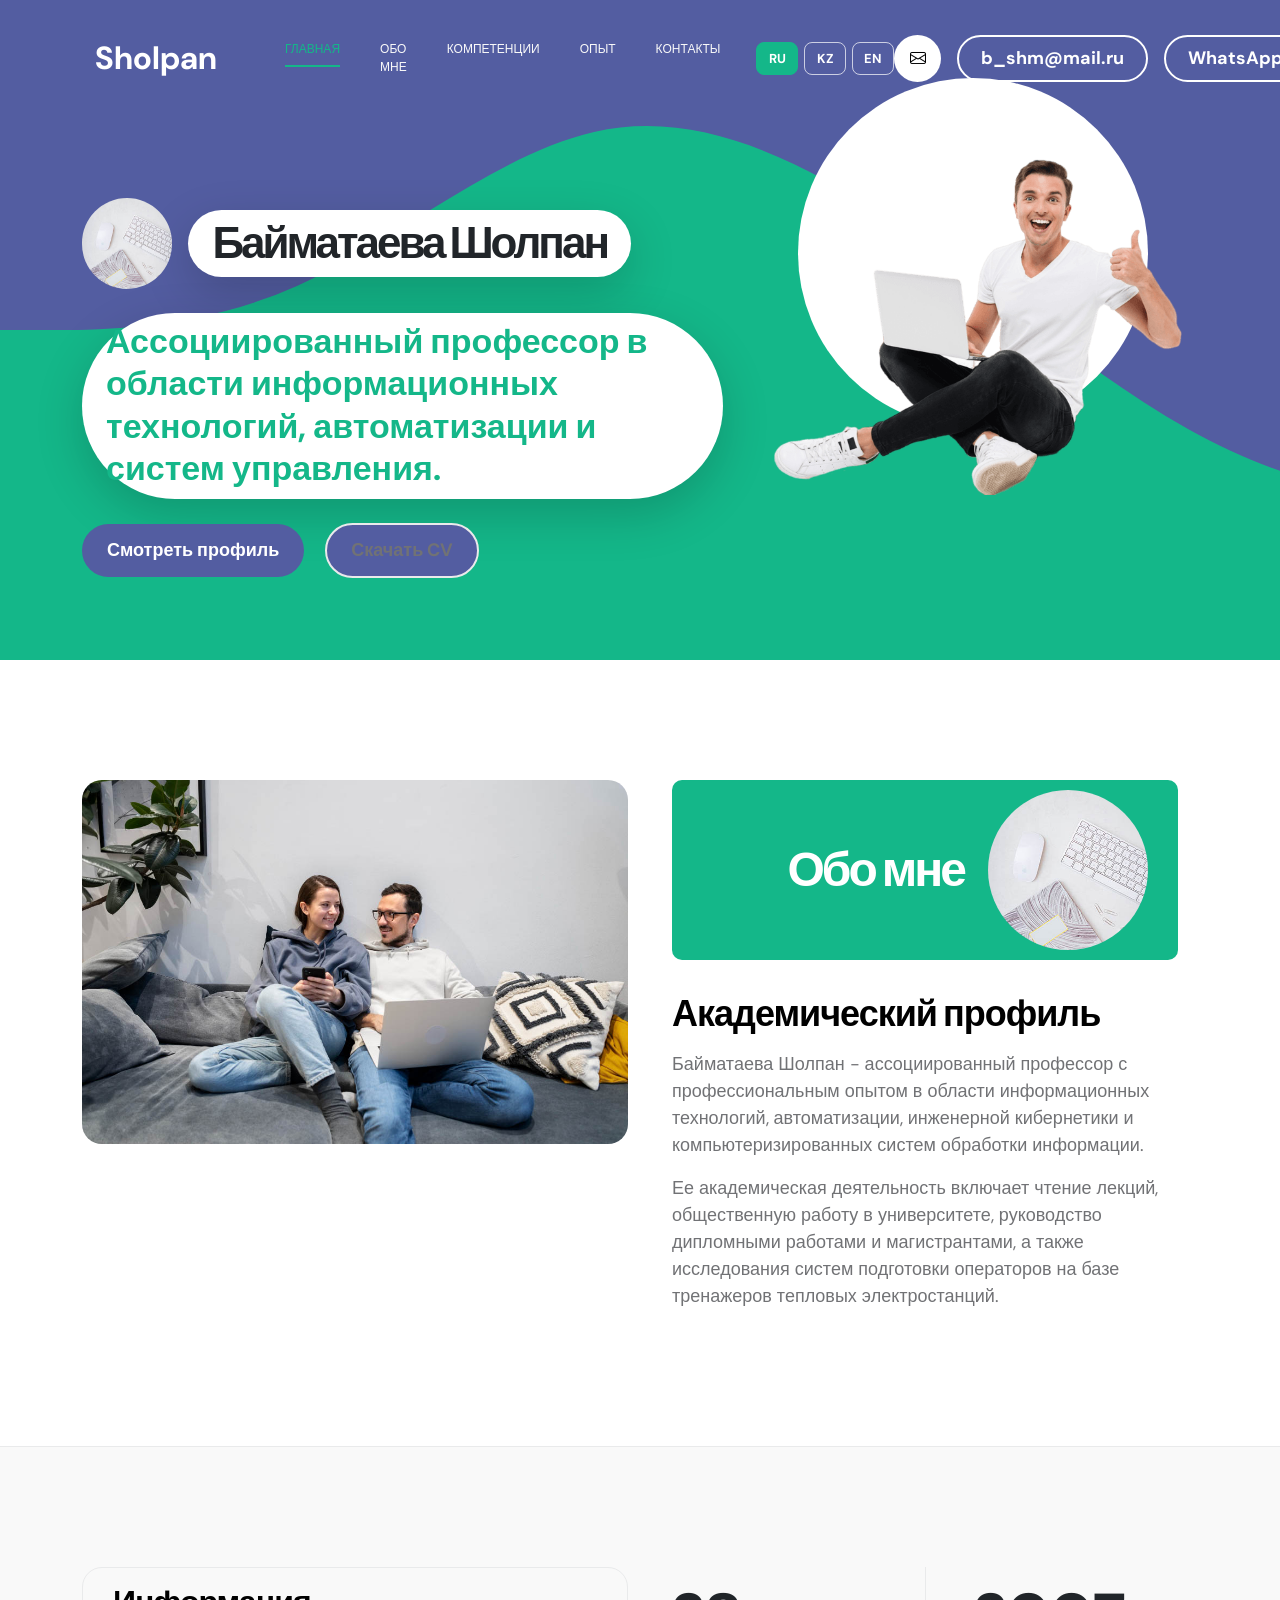
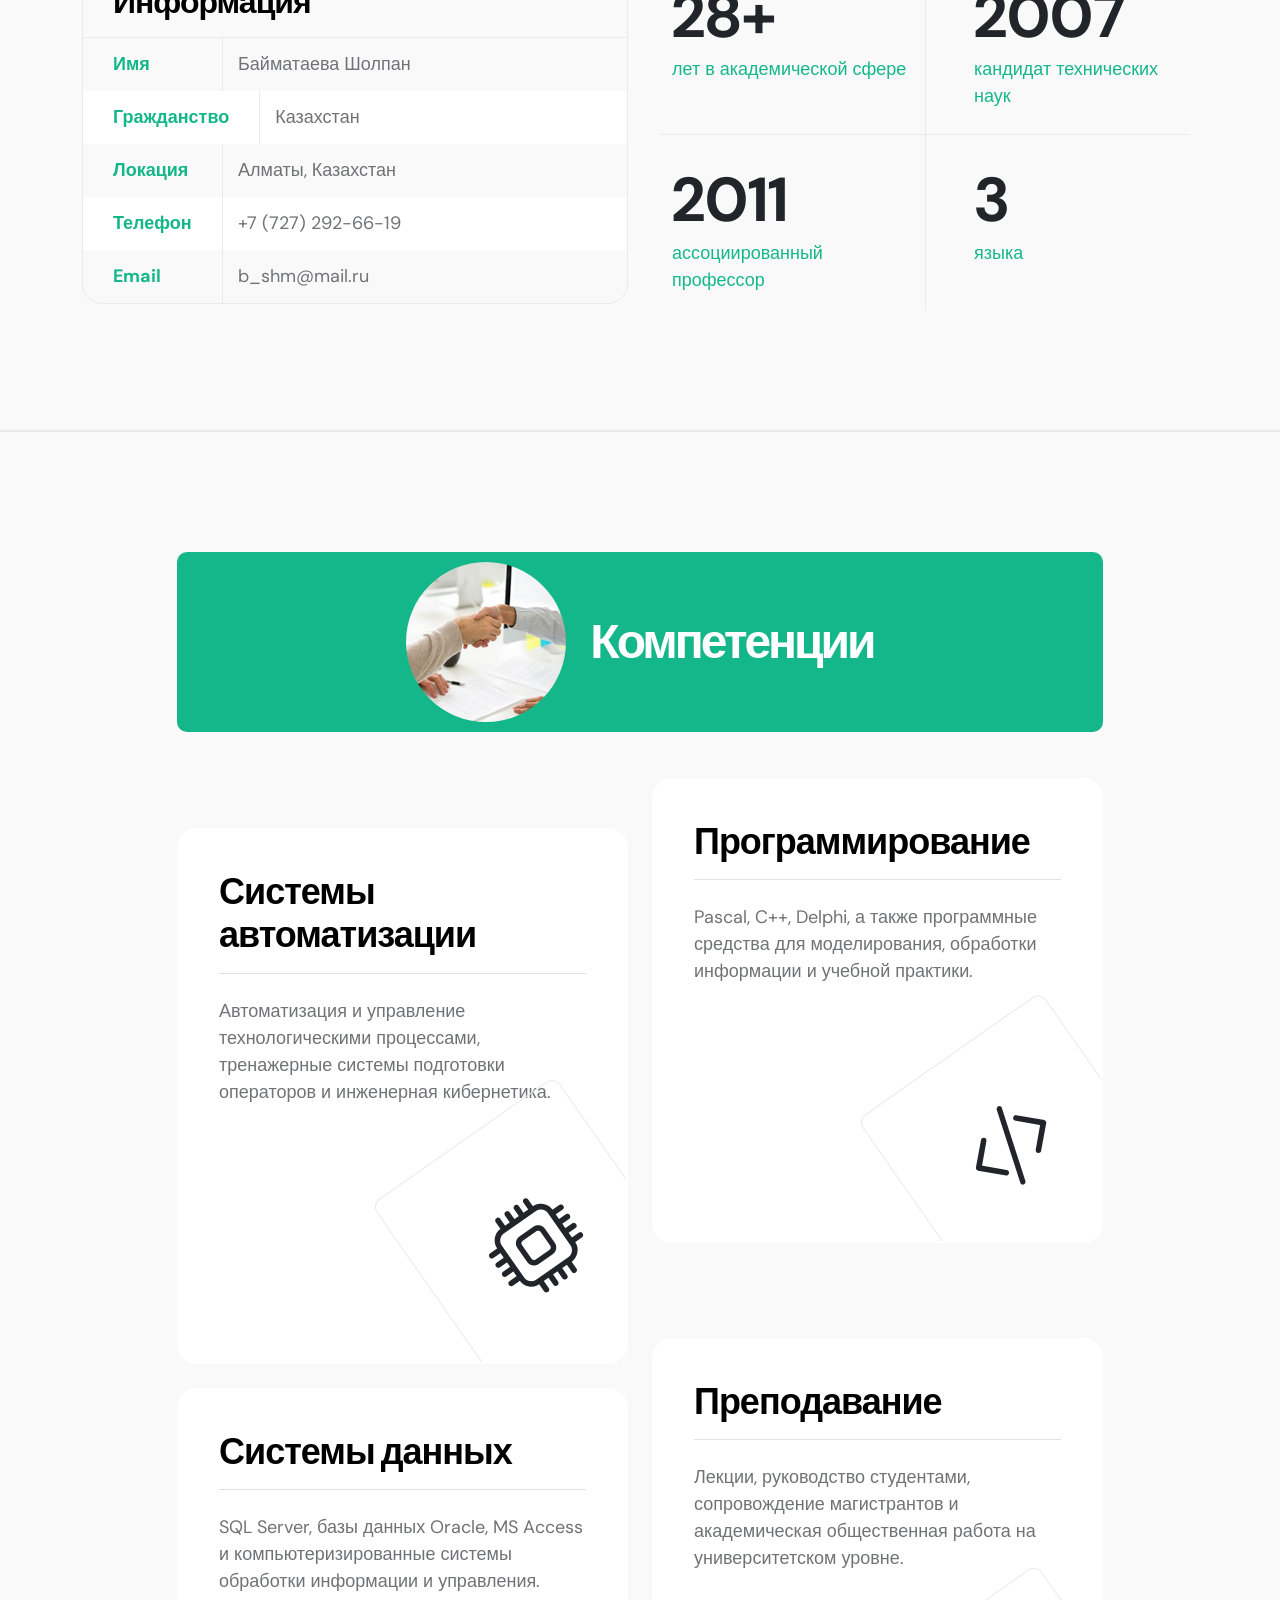
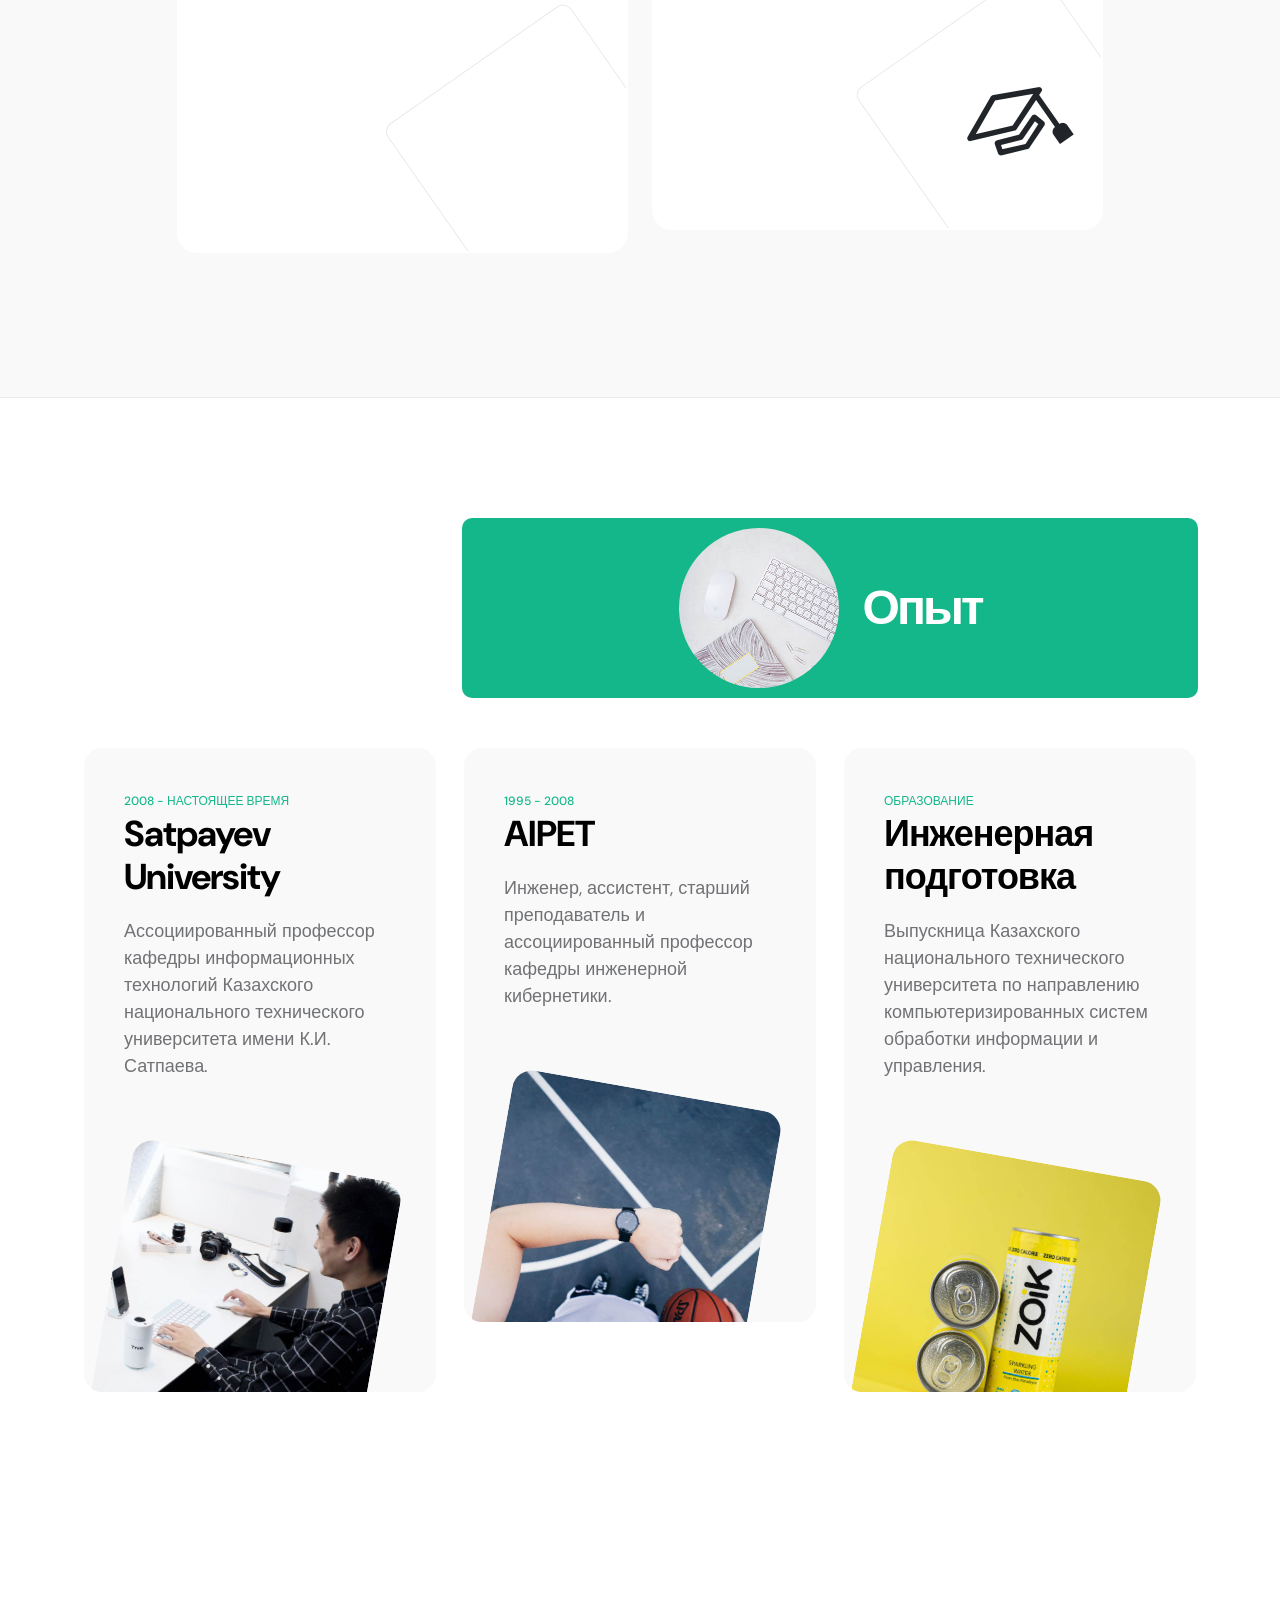
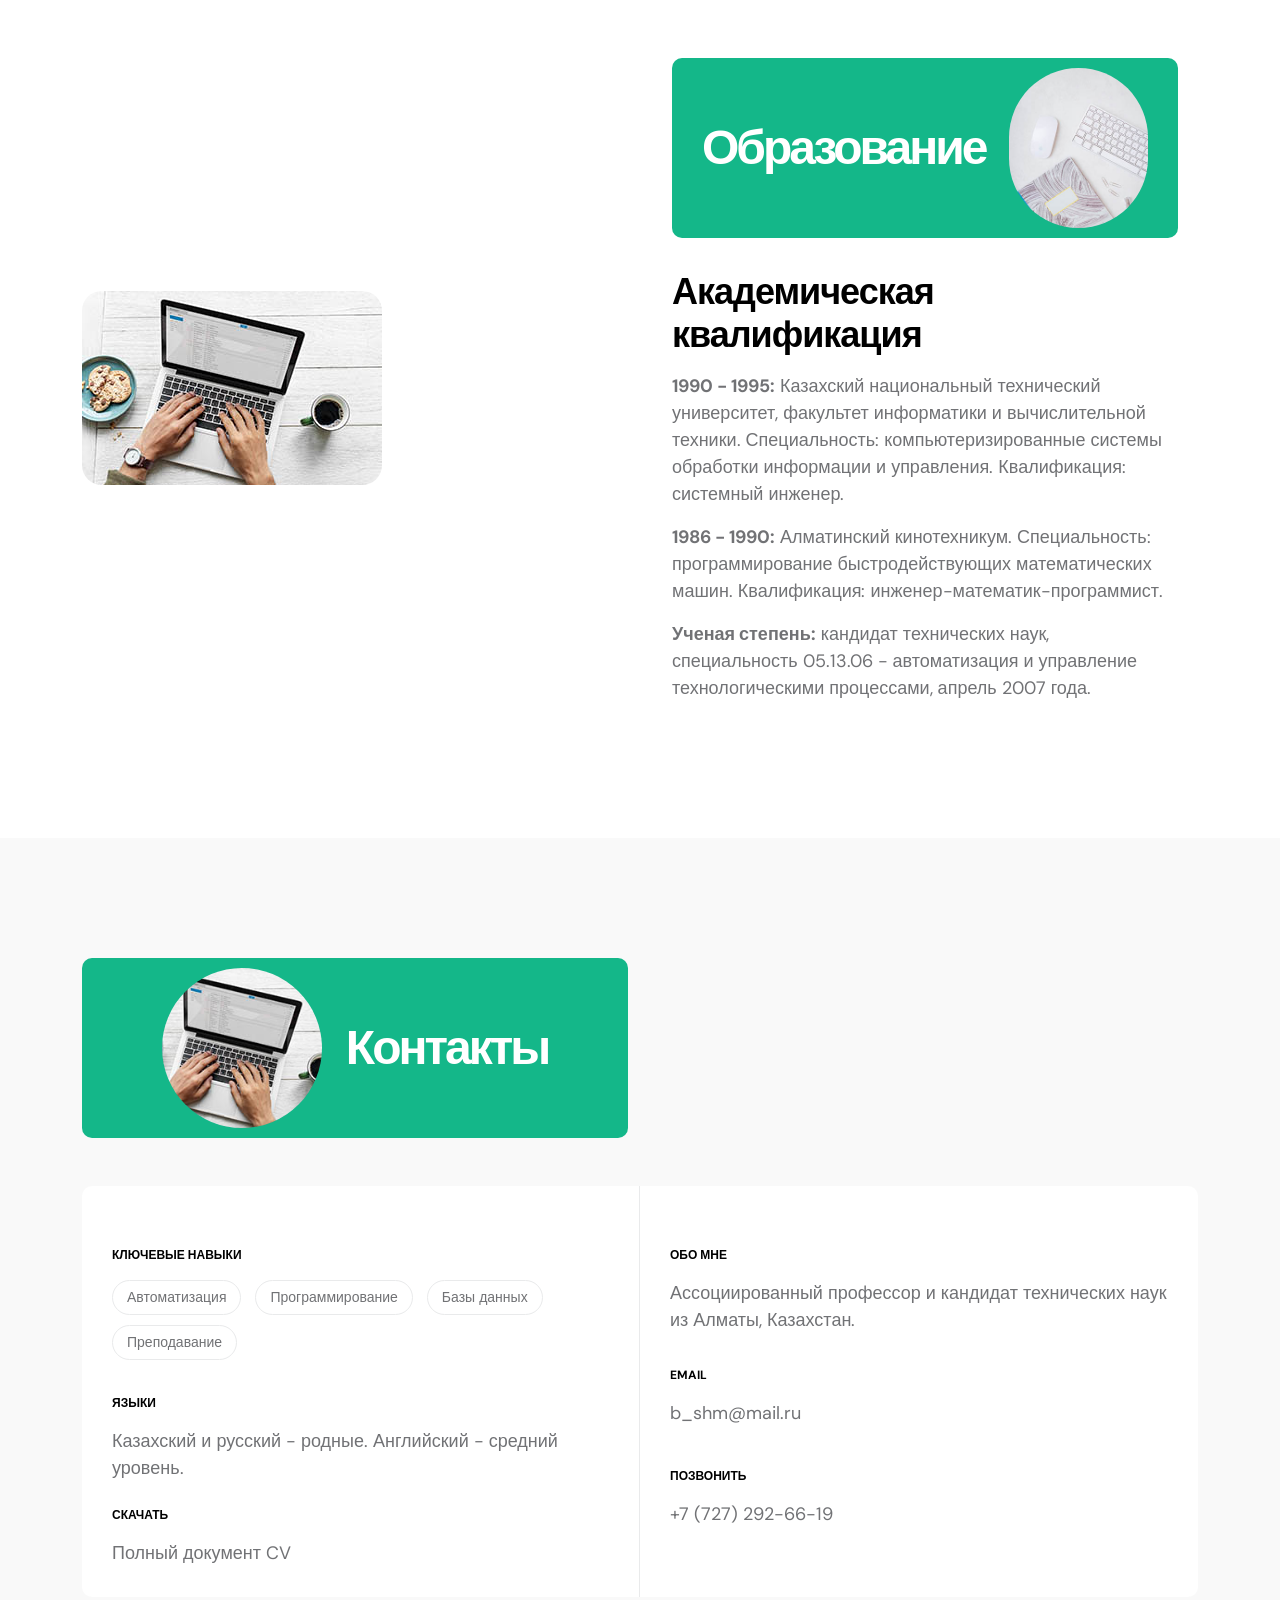
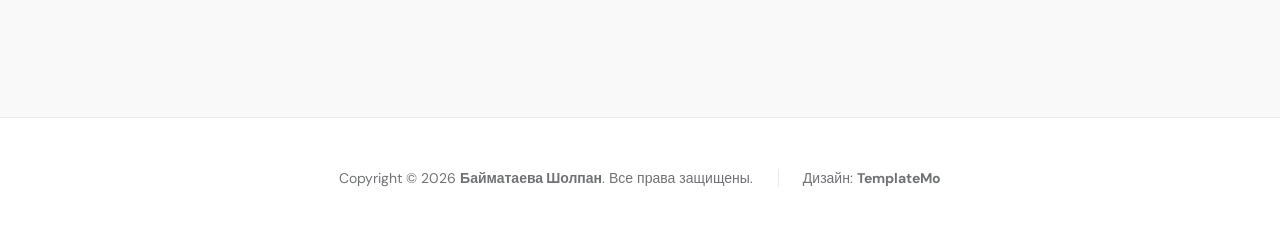
==== commit 9fb195f9: "Add multilingual profile switcher" ====
--- a/index.html
+++ b/index.html
@@ -4,7 +4,7 @@
         <meta charset="utf-8">
         <meta name="viewport" content="width=device-width, initial-scale=1">
 
-        <meta name="description" content="Portfolio of Baimatayeva Sholpan, Associate Professor and Candidate of Technical Sciences in information technology, automation and control systems.">
+        <meta name="description" content="Portfolio of Baimatayeva Sholpan, Associate Professor and Candidate of Technical Sciences in information technology, automation and control systems." data-i18n-attr="content:meta.description">
         <meta name="author" content="Baimatayeva Sholpan">
 
         <title>Baimatayeva Sholpan | Academic Portfolio</title>
@@ -41,7 +41,7 @@
                     <a class="custom-btn btn" href="mailto:b_shm@mail.ru">
                         Email
                     </a>
-                    <a class="custom-btn btn ms-2" href="https://wa.me/77077774284" target="_blank" rel="noopener">
+                    <a class="custom-btn btn ms-2" href="https://wa.me/77077774284" target="_blank" rel="noopener" data-i18n="contact.whatsapp">
                         WhatsApp
                     </a>
                 </div>
@@ -49,32 +49,38 @@
                 <div class="collapse navbar-collapse" id="navbarNav">
                     <ul class="navbar-nav ms-lg-5">
                         <li class="nav-item">
-                            <a class="nav-link click-scroll" href="#section_1">Home</a>
+                            <a class="nav-link click-scroll" href="#section_1" data-i18n="nav.home">Home</a>
                         </li>
 
                         <li class="nav-item">
-                            <a class="nav-link click-scroll" href="#section_2">About</a>
+                            <a class="nav-link click-scroll" href="#section_2" data-i18n="nav.about">About</a>
                         </li>
 
                         <li class="nav-item">
-                            <a class="nav-link click-scroll" href="#section_3">Expertise</a>
+                            <a class="nav-link click-scroll" href="#section_3" data-i18n="nav.expertise">Expertise</a>
                         </li>
 
                         <li class="nav-item">
-                            <a class="nav-link click-scroll" href="#section_4">Experience</a>
+                            <a class="nav-link click-scroll" href="#section_4" data-i18n="nav.experience">Experience</a>
                         </li>
 
                         <li class="nav-item">
-                            <a class="nav-link click-scroll" href="#section_5">Contact</a>
+                            <a class="nav-link click-scroll" href="#section_5" data-i18n="nav.contact">Contact</a>
                         </li>
                     </ul>
+
+                    <div class="language-switcher ms-lg-3 my-3 my-lg-0" role="group" aria-label="Language switcher">
+                        <button class="language-btn" type="button" data-lang="ru">RU</button>
+                        <button class="language-btn" type="button" data-lang="kk">KZ</button>
+                        <button class="language-btn" type="button" data-lang="en">EN</button>
+                    </div>
 
                     <div class="d-lg-flex align-items-center d-none ms-auto">
                         <i class="navbar-icon bi-envelope me-3"></i>
                         <a class="custom-btn btn" href="mailto:b_shm@mail.ru">
                             b_shm@mail.ru
                         </a>
-                        <a class="custom-btn btn ms-3" href="https://wa.me/77077774284" target="_blank" rel="noopener">
+                        <a class="custom-btn btn ms-3" href="https://wa.me/77077774284" target="_blank" rel="noopener" data-i18n="contact.whatsapp">
                             Написать на ватсап
                         </a>
                     </div>
@@ -94,13 +100,13 @@
                                 <div class="hero-title-wrap d-flex align-items-center mb-4">
                                     <img src="images/white-desk-work-study-aesthetics.jpg" class="avatar-image avatar-image-large img-fluid" alt="Academic workspace">
 
-                                    <h1 class="hero-title ms-3 mb-0">Baimatayeva Sholpan</h1>
-                                </div>
-
-                                <h2 class="mb-4">Associate Professor in Information Technology, Automation and Control Systems.</h2>
+                                    <h1 class="hero-title ms-3 mb-0" data-i18n="person.name">Baimatayeva Sholpan</h1>
+                                </div>
+
+                                <h2 class="mb-4" data-i18n="hero.subtitle">Associate Professor in Information Technology, Automation and Control Systems.</h2>
                                 <p class="mb-4">
-                                    <a class="custom-btn btn custom-link me-3" href="#section_2">View profile</a>
-                                    <a class="custom-btn custom-border-btn btn custom-link" href="CV.doc">Download CV</a>
+                                    <a class="custom-btn btn custom-link me-3" href="#section_2" data-i18n="hero.viewProfile">View profile</a>
+                                    <a class="custom-btn custom-border-btn btn custom-link" href="CV.doc" data-i18n="hero.downloadCv">Download CV</a>
                                 </p>
                             </div>
                         </div>
@@ -128,16 +134,16 @@
                             <div class="about-thumb">
 
                                 <div class="section-title-wrap d-flex justify-content-end align-items-center mb-4">
-                                    <h2 class="text-white me-4 mb-0">About</h2>
+                                    <h2 class="text-white me-4 mb-0" data-i18n="about.title">About</h2>
 
                                     <img src="images/white-desk-work-study-aesthetics.jpg" class="avatar-image img-fluid" alt="Academic workspace">
                                 </div>
 
-                                <h3 class="pt-2 mb-3">Academic profile</h3>
-
-                                <p>Baimatayeva Sholpan is an Associate Professor with a background in information technology, automation, engineering cybernetics and computerized information handling systems.</p>
-
-                                <p>Her academic work includes lecturing, university public work, supervision of graduation papers and master's degree candidates, and research in operator training systems based on heat power plant simulators.</p>
+                                <h3 class="pt-2 mb-3" data-i18n="about.heading">Academic profile</h3>
+
+                                <p data-i18n="about.text1">Baimatayeva Sholpan is an Associate Professor with a background in information technology, automation, engineering cybernetics and computerized information handling systems.</p>
+
+                                <p data-i18n="about.text2">Her academic work includes lecturing, university public work, supervision of graduation papers and master's degree candidates, and research in operator training systems based on heat power plant simulators.</p>
                             </div>
                         </div>
 
@@ -152,32 +158,32 @@
                         <div class="col-lg-6 col-12">
                             <div class="profile-thumb">
                                 <div class="profile-title">
-                                    <h4 class="mb-0">Information</h4>
+                                    <h4 class="mb-0" data-i18n="profile.title">Information</h4>
                                 </div>
 
                                 <div class="profile-body">
                                     <p>
-                                        <span class="profile-small-title">Name</span>
-                                        <span>Baimatayeva Sholpan</span>
+                                        <span class="profile-small-title" data-i18n="profile.nameLabel">Name</span>
+                                        <span data-i18n="person.name">Baimatayeva Sholpan</span>
                                     </p>
 
                                     <p>
-                                        <span class="profile-small-title">Citizenship</span>
-                                        <span>Kazakhstan</span>
+                                        <span class="profile-small-title" data-i18n="profile.citizenshipLabel">Citizenship</span>
+                                        <span data-i18n="profile.citizenship">Kazakhstan</span>
                                     </p>
 
                                     <p>
-                                        <span class="profile-small-title">Location</span>
-                                        <span>Almaty, Kazakhstan</span>
+                                        <span class="profile-small-title" data-i18n="profile.locationLabel">Location</span>
+                                        <span data-i18n="profile.location">Almaty, Kazakhstan</span>
                                     </p>
 
                                     <p>
-                                        <span class="profile-small-title">Phone</span>
+                                        <span class="profile-small-title" data-i18n="profile.phoneLabel">Phone</span>
                                         <span><a href="tel:+77272926619">+7 (727) 292-66-19</a></span>
                                     </p>
 
                                     <p>
-                                        <span class="profile-small-title">Email</span>
+                                        <span class="profile-small-title" data-i18n="profile.emailLabel">Email</span>
                                         <span><a href="mailto:b_shm@mail.ru">b_shm@mail.ru</a></span>
                                     </p>
                                 </div>
@@ -190,25 +196,25 @@
                                     <div class="col-lg-6 col-6 featured-border-bottom py-2">
                                         <strong class="featured-numbers">28+</strong>
 
-                                        <p class="featured-text">Years in Academia</p>
+                                        <p class="featured-text" data-i18n="stats.years">Years in Academia</p>
                                     </div>
 
                                     <div class="col-lg-6 col-6 featured-border-start featured-border-bottom ps-5 py-2">
                                         <strong class="featured-numbers">2007</strong>
 
-                                        <p class="featured-text">Candidate of Technical Sciences</p>
+                                        <p class="featured-text" data-i18n="stats.degree">Candidate of Technical Sciences</p>
                                     </div>
 
                                     <div class="col-lg-6 col-6 pt-4">
                                         <strong class="featured-numbers">2011</strong>
 
-                                        <p class="featured-text">Associate Professor</p>
+                                        <p class="featured-text" data-i18n="stats.associateProfessor">Associate Professor</p>
                                     </div>
 
                                     <div class="col-lg-6 col-6 featured-border-start ps-5 pt-4">
                                         <strong class="featured-numbers">3</strong>
 
-                                        <p class="featured-text">Languages</p>
+                                        <p class="featured-text" data-i18n="stats.languages">Languages</p>
                                     </div>
                                 </div>
                             </div>
@@ -226,17 +232,17 @@
                             <div class="section-title-wrap d-flex justify-content-center align-items-center mb-5">
                                 <img src="images/handshake-man-woman-after-signing-business-contract-closeup.jpg" class="avatar-image img-fluid" alt="Expertise">
 
-                                <h2 class="text-white ms-4 mb-0">Expertise</h2>
+                                <h2 class="text-white ms-4 mb-0" data-i18n="expertise.title">Expertise</h2>
                             </div>
 
                             <div class="row pt-lg-5">
                                 <div class="col-lg-6 col-12">
                                     <div class="services-thumb">
                                         <div class="d-flex flex-wrap align-items-center border-bottom mb-4 pb-3">
-                                            <h3 class="mb-0">Automation Systems</h3>
-                                        </div>
-
-                                        <p>Automation and technological process control, simulator-based training systems and engineering cybernetics.</p>
+                                            <h3 class="mb-0" data-i18n="expertise.automationTitle">Automation Systems</h3>
+                                        </div>
+
+                                        <p data-i18n="expertise.automationText">Automation and technological process control, simulator-based training systems and engineering cybernetics.</p>
 
                                         <div class="services-icon-wrap d-flex justify-content-center align-items-center">
                                             <i class="services-icon bi-cpu"></i>
@@ -247,10 +253,10 @@
                                 <div class="col-lg-6 col-12">
                                     <div class="services-thumb services-thumb-up">
                                         <div class="d-flex flex-wrap align-items-center border-bottom mb-4 pb-3">
-                                            <h3 class="mb-0">Programming</h3>
-                                        </div>
-
-                                        <p>Pascal, C++, Delphi and software tools for modeling, information handling and educational practice.</p>
+                                            <h3 class="mb-0" data-i18n="expertise.programmingTitle">Programming</h3>
+                                        </div>
+
+                                        <p data-i18n="expertise.programmingText">Pascal, C++, Delphi and software tools for modeling, information handling and educational practice.</p>
 
                                         <div class="services-icon-wrap d-flex justify-content-center align-items-center">
                                             <i class="services-icon bi-code-slash"></i>
@@ -261,10 +267,10 @@
                                 <div class="col-lg-6 col-12">
                                     <div class="services-thumb">
                                         <div class="d-flex flex-wrap align-items-center border-bottom mb-4 pb-3">
-                                            <h3 class="mb-0">Data Systems</h3>
-                                        </div>
-
-                                        <p>SQL Server, Oracle databases, MS Access and computerized systems for information handling and management.</p>
+                                            <h3 class="mb-0" data-i18n="expertise.dataTitle">Data Systems</h3>
+                                        </div>
+
+                                        <p data-i18n="expertise.dataText">SQL Server, Oracle databases, MS Access and computerized systems for information handling and management.</p>
 
                                         <div class="services-icon-wrap d-flex justify-content-center align-items-center">
                                             <i class="services-icon bi-database"></i>
@@ -275,10 +281,10 @@
                                 <div class="col-lg-6 col-12">
                                     <div class="services-thumb services-thumb-up">
                                         <div class="d-flex flex-wrap align-items-center border-bottom mb-4 pb-3">
-                                            <h3 class="mb-0">Teaching</h3>
-                                        </div>
-
-                                        <p>Lectures, student supervision, master's degree candidate guidance and academic public work at university level.</p>
+                                            <h3 class="mb-0" data-i18n="expertise.teachingTitle">Teaching</h3>
+                                        </div>
+
+                                        <p data-i18n="expertise.teachingText">Lectures, student supervision, master's degree candidate guidance and academic public work at university level.</p>
 
                                         <div class="services-icon-wrap d-flex justify-content-center align-items-center">
                                             <i class="services-icon bi-mortarboard"></i>
@@ -299,7 +305,7 @@
                             <div class="section-title-wrap d-flex justify-content-center align-items-center mb-4">
                                 <img src="images/white-desk-work-study-aesthetics.jpg" class="avatar-image img-fluid" alt="Experience">
 
-                                <h2 class="text-white ms-4 mb-0">Experience</h2>
+                                <h2 class="text-white ms-4 mb-0" data-i18n="experience.title">Experience</h2>
                             </div>
                         </div>
 
@@ -308,10 +314,10 @@
                         <div class="col-lg-4 col-md-6 col-12">
                             <div class="projects-thumb">
                                 <div class="projects-info">
-                                    <small class="projects-tag">2008 - Present</small>
+                                    <small class="projects-tag" data-i18n="experience.satpayevPeriod">2008 - Present</small>
 
                                     <h3 class="projects-title">Satpayev University</h3>
-                                    <p>Associate Professor, Information Technology Department, Kazakh National Technical University named after K.I. Satpayev.</p>
+                                    <p data-i18n="experience.satpayevText">Associate Professor, Information Technology Department, Kazakh National Technical University named after K.I. Satpayev.</p>
                                 </div>
 
                                 <a href="images/projects/true-agency-9Bjog5FZ-oc-unsplash.jpg" class="popup-image">
@@ -326,7 +332,7 @@
                                     <small class="projects-tag">1995 - 2008</small>
 
                                     <h3 class="projects-title">AIPET</h3>
-                                    <p>Engineer, Assistant, Senior Lecturer and Associate Professor in the Engineering Cybernetics Department.</p>
+                                    <p data-i18n="experience.aipetText">Engineer, Assistant, Senior Lecturer and Associate Professor in the Engineering Cybernetics Department.</p>
                                 </div>
 
                                 <a href="images/projects/the-5th-IQYR7N67dhM-unsplash.jpg" class="popup-image">
@@ -338,10 +344,10 @@
                         <div class="col-lg-4 col-md-6 col-12">
                             <div class="projects-thumb">
                                 <div class="projects-info">
-                                    <small class="projects-tag">Education</small>
-
-                                    <h3 class="projects-title">Engineering Background</h3>
-                                    <p>Kazakh National Technical University graduate in computerized systems of information handling and management.</p>
+                                    <small class="projects-tag" data-i18n="experience.educationTag">Education</small>
+
+                                    <h3 class="projects-title" data-i18n="experience.engineeringTitle">Engineering Background</h3>
+                                    <p data-i18n="experience.engineeringText">Kazakh National Technical University graduate in computerized systems of information handling and management.</p>
                                 </div>
 
                                 <a href="images/projects/nikhil-KO4io-eCAXA-unsplash.jpg" class="popup-image">
@@ -364,17 +370,17 @@
                         <div class="col-lg-6 col-12 mt-5 mt-lg-0">
                             <div class="about-thumb">
                                 <div class="section-title-wrap d-flex justify-content-end align-items-center mb-4">
-                                    <h2 class="text-white me-4 mb-0">Education</h2>
+                                    <h2 class="text-white me-4 mb-0" data-i18n="education.title">Education</h2>
                                     <img src="images/white-desk-work-study-aesthetics.jpg" class="avatar-image img-fluid" alt="Education">
                                 </div>
 
-                                <h3 class="pt-2 mb-3">Academic qualifications</h3>
-
-                                <p><strong>1990 - 1995:</strong> Kazakh National Technical University, Faculty of Information and Computer Science. Specialty: Computerized Systems of Information Handling and Management. Qualification: System Engineer.</p>
-
-                                <p><strong>1986 - 1990:</strong> Almaty Film School. Specialty: High-speed Mathematical Machine Programming. Qualification: Engineer-Mathematician-Programming Engineer.</p>
-
-                                <p><strong>Academic degree:</strong> Candidate of Technical Sciences, specialty 05.13.06 - Automation and Technological Process Control, April 2007.</p>
+                                <h3 class="pt-2 mb-3" data-i18n="education.heading">Academic qualifications</h3>
+
+                                <p data-i18n="education.text1"><strong>1990 - 1995:</strong> Kazakh National Technical University, Faculty of Information and Computer Science. Specialty: Computerized Systems of Information Handling and Management. Qualification: System Engineer.</p>
+
+                                <p data-i18n="education.text2"><strong>1986 - 1990:</strong> Almaty Film School. Specialty: High-speed Mathematical Machine Programming. Qualification: Engineer-Mathematician-Programming Engineer.</p>
+
+                                <p data-i18n="education.text3"><strong>Academic degree:</strong> Candidate of Technical Sciences, specialty 05.13.06 - Automation and Technological Process Control, April 2007.</p>
                             </div>
                         </div>
                     </div>
@@ -389,7 +395,7 @@
                             <div class="section-title-wrap d-flex justify-content-center align-items-center mb-5">
                                 <img src="images/aerial-view-man-using-computer-laptop-wooden-table.jpg" class="avatar-image img-fluid" alt="Contact">
 
-                                <h2 class="text-white ms-4 mb-0">Contact</h2>
+                                <h2 class="text-white ms-4 mb-0" data-i18n="contact.title">Contact</h2>
                             </div>
                         </div>
 
@@ -397,32 +403,32 @@
 
                         <div class="col-lg-6 col-md-6 col-12 pe-lg-0">
                             <div class="contact-info contact-info-border-start d-flex flex-column">
-                                <strong class="site-footer-title d-block mb-3">Core Skills</strong>
+                                <strong class="site-footer-title d-block mb-3" data-i18n="contact.skillsTitle">Core Skills</strong>
 
                                 <ul class="footer-menu">
-                                    <li class="footer-menu-item"><a href="#section_3" class="footer-menu-link">Automation</a></li>
-                                    <li class="footer-menu-item"><a href="#section_3" class="footer-menu-link">Programming</a></li>
-                                    <li class="footer-menu-item"><a href="#section_3" class="footer-menu-link">Databases</a></li>
-                                    <li class="footer-menu-item"><a href="#section_3" class="footer-menu-link">Teaching</a></li>
+                                    <li class="footer-menu-item"><a href="#section_3" class="footer-menu-link" data-i18n="contact.skillAutomation">Automation</a></li>
+                                    <li class="footer-menu-item"><a href="#section_3" class="footer-menu-link" data-i18n="contact.skillProgramming">Programming</a></li>
+                                    <li class="footer-menu-item"><a href="#section_3" class="footer-menu-link" data-i18n="contact.skillDatabases">Databases</a></li>
+                                    <li class="footer-menu-item"><a href="#section_3" class="footer-menu-link" data-i18n="contact.skillTeaching">Teaching</a></li>
                                 </ul>
 
-                                <strong class="site-footer-title d-block mt-4 mb-3">Languages</strong>
-
-                                <p class="mb-0">Kazakh and Russian native. English intermediate.</p>
-
-                                <strong class="site-footer-title d-block mt-4 mb-3">Download</strong>
-
-                                <p class="mb-0"><a href="CV.doc">Full CV document</a></p>
+                                <strong class="site-footer-title d-block mt-4 mb-3" data-i18n="contact.languagesTitle">Languages</strong>
+
+                                <p class="mb-0" data-i18n="contact.languagesText">Kazakh and Russian native. English intermediate.</p>
+
+                                <strong class="site-footer-title d-block mt-4 mb-3" data-i18n="contact.downloadTitle">Download</strong>
+
+                                <p class="mb-0"><a href="CV.doc" data-i18n="contact.fullCv">Full CV document</a></p>
                             </div>
                         </div>
 
                         <div class="col-lg-6 col-md-6 col-12 ps-lg-0">
                             <div class="contact-info d-flex flex-column">
-                                <strong class="site-footer-title d-block mb-3">About</strong>
-
-                                <p class="mb-2">Associate Professor and Candidate of Technical Sciences based in Almaty, Kazakhstan.</p>
-
-                                <strong class="site-footer-title d-block mt-4 mb-3">Email</strong>
+                                <strong class="site-footer-title d-block mb-3" data-i18n="contact.aboutTitle">About</strong>
+
+                                <p class="mb-2" data-i18n="contact.aboutText">Associate Professor and Candidate of Technical Sciences based in Almaty, Kazakhstan.</p>
+
+                                <strong class="site-footer-title d-block mt-4 mb-3" data-i18n="profile.emailLabel">Email</strong>
 
                                 <p>
                                     <a href="mailto:b_shm@mail.ru">
@@ -430,7 +436,7 @@
                                     </a>
                                 </p>
 
-                                <strong class="site-footer-title d-block mt-4 mb-3">Call</strong>
+                                <strong class="site-footer-title d-block mt-4 mb-3" data-i18n="contact.callTitle">Call</strong>
 
                                 <p class="mb-0">
                                     <a href="tel:+77272926619">
@@ -453,8 +459,8 @@
                     <div class="col-lg-12 col-12">
                         <div class="copyright-text-wrap">
                             <p class="mb-0">
-                                <span class="copyright-text">Copyright &copy; 2026 <a href="#">Baimatayeva Sholpan</a>. All rights reserved.</span>
-                                Design:
+                                <span class="copyright-text" data-i18n="footer.copyright">Copyright &copy; 2026 <a href="#">Baimatayeva Sholpan</a>. All rights reserved.</span>
+                                <span data-i18n="footer.design">Design:</span>
                                 <a rel="sponsored" href="https://templatemo.com" target="_blank">TemplateMo</a>
                             </p>
                         </div>
@@ -470,6 +476,7 @@
         <script src="js/click-scroll.js"></script>
         <script src="js/jquery.magnific-popup.min.js"></script>
         <script src="js/magnific-popup-options.js"></script>
+        <script src="js/i18n.js"></script>
         <script src="js/custom.js"></script>
 
     </body>
--- a/css/templatemo-first-portfolio-style.css
+++ b/css/templatemo-first-portfolio-style.css
@@ -397,6 +397,43 @@
   color: var(--secondary-color);
 }
 
+.language-switcher {
+  display: inline-flex;
+  gap: 6px;
+  align-items: center;
+  flex-wrap: nowrap;
+}
+
+.language-btn {
+  min-width: 42px;
+  border: 1px solid rgba(255, 255, 255, 0.7);
+  border-radius: 8px;
+  background: transparent;
+  color: var(--white-color);
+  font-size: 13px;
+  font-weight: var(--font-weight-bold);
+  line-height: 1;
+  padding: 9px 10px;
+  transition: all 0.2s ease;
+}
+
+.language-btn:hover,
+.language-btn.active {
+  background: var(--secondary-color);
+  border-color: var(--secondary-color);
+  color: var(--white-color);
+}
+
+.is-sticky .language-btn {
+  border-color: var(--secondary-color);
+  color: var(--secondary-color);
+}
+
+.is-sticky .language-btn:hover,
+.is-sticky .language-btn.active {
+  color: var(--white-color);
+}
+
 .navbar-toggler {
   border: 0;
   padding: 0;
@@ -495,7 +532,7 @@
 }
 
 .hero h2 {
-	font-size: 38px;
+  font-size: 34px;
 }
 
 .hero-text {
@@ -799,8 +836,11 @@
 }
 
 .hero h2 {
-  max-width: 760px;
-  line-height: 1.2;
+  max-width: min(760px, 100%);
+  line-height: 1.25;
+  letter-spacing: 0;
+  overflow-wrap: break-word;
+  white-space: normal;
 }
 
 .profile-body p {
@@ -1034,10 +1074,13 @@
     min-width: 650px;
   }
   
-  .hero-title,
-	.hero h2 {
-	  font-size: var(--h2-font-size);
+  .hero-title {
+	  font-size: 40px;
 	}
+
+  .hero h2 {
+    font-size: 34px;
+  }
 }
 
 @media screen and (max-width: 991px) {
@@ -1114,6 +1157,20 @@
     padding-bottom: 10px;
   }
 
+  .language-switcher {
+    display: flex;
+  }
+
+  .language-btn {
+    border-color: var(--secondary-color);
+    color: var(--secondary-color);
+  }
+
+  .language-btn:hover,
+  .language-btn.active {
+    color: var(--white-color);
+  }
+
   .hero {
     padding-top: 200px;
     padding-bottom: 400px;
@@ -1122,6 +1179,10 @@
   .hero-text {
     top: 0;
     margin-bottom: 120px;
+  }
+
+  .hero h2 {
+    font-size: 30px;
   }
 
   .about-thumb {
@@ -1216,6 +1277,11 @@
     height: 300px;
   }
 
+  .hero h2 {
+    font-size: 25px;
+    padding: 10px 18px;
+  }
+
   .hero-image {
     min-width: inherit;
   }
